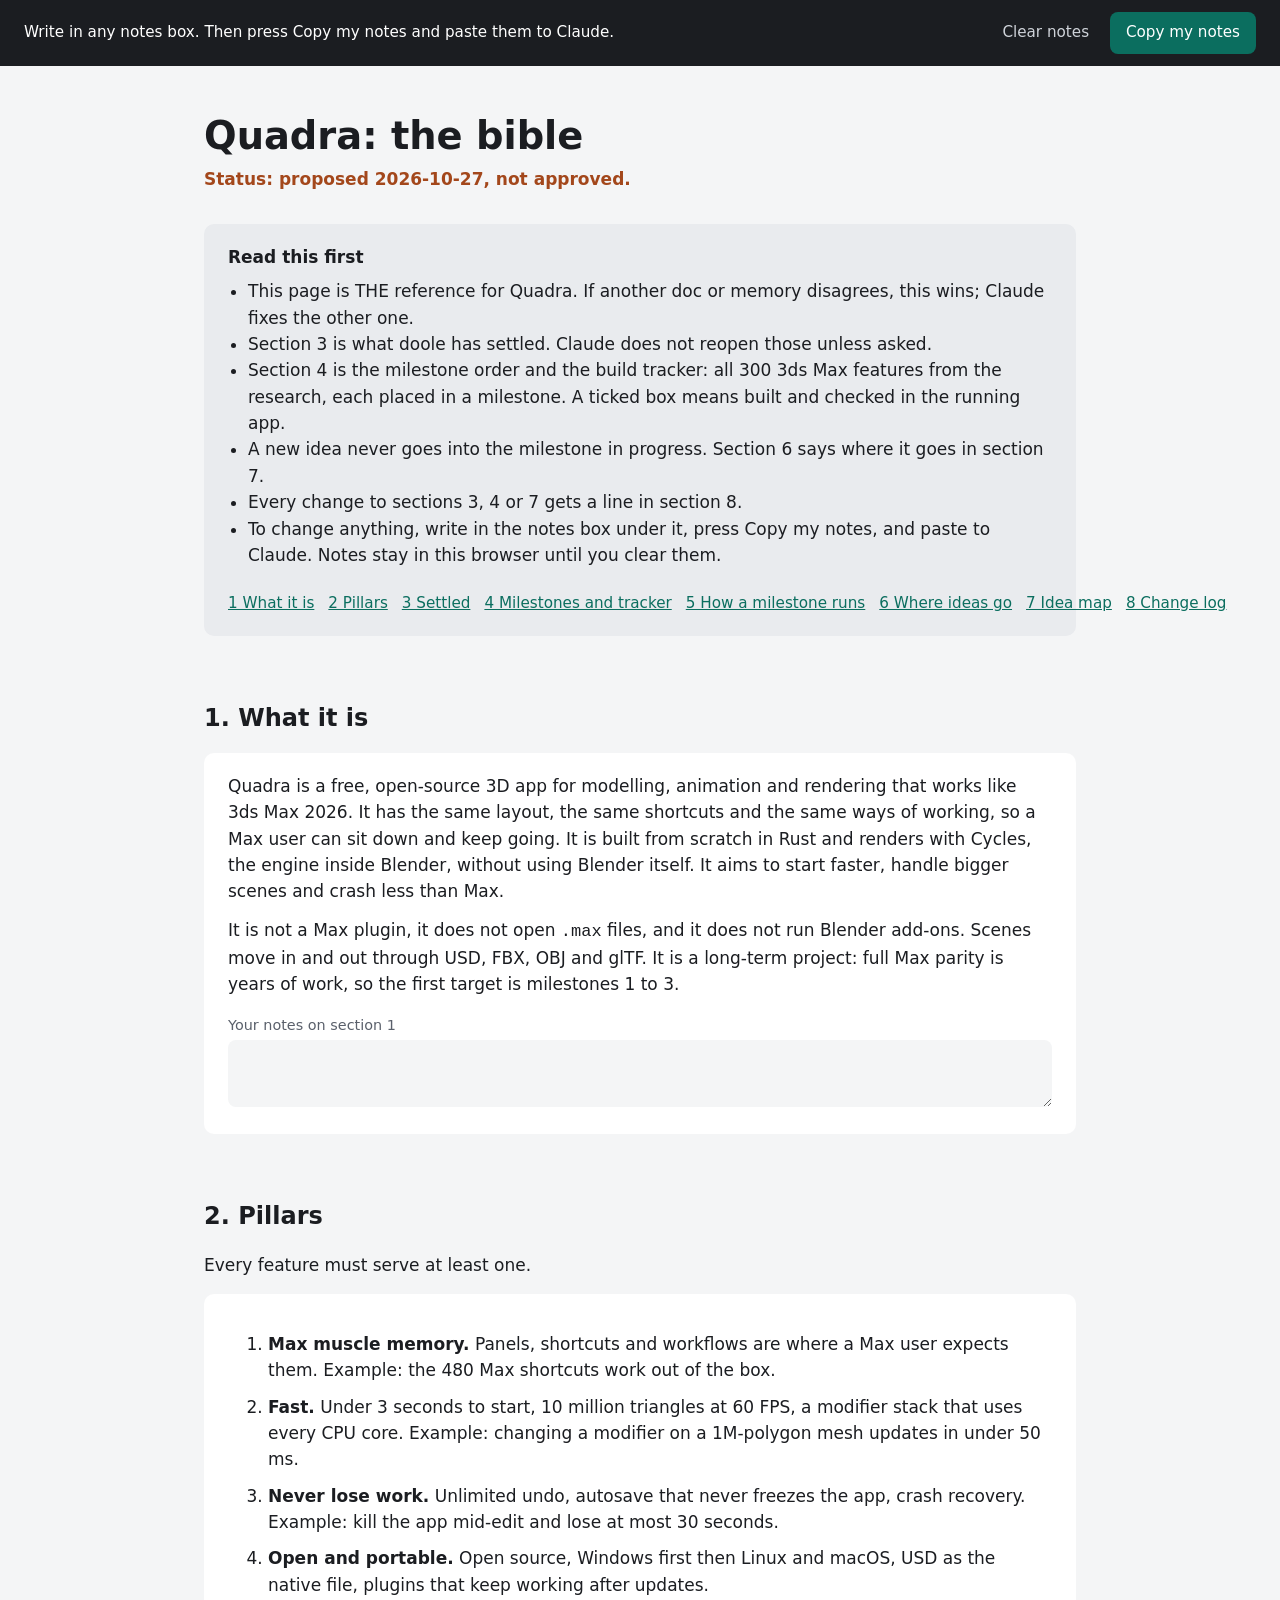
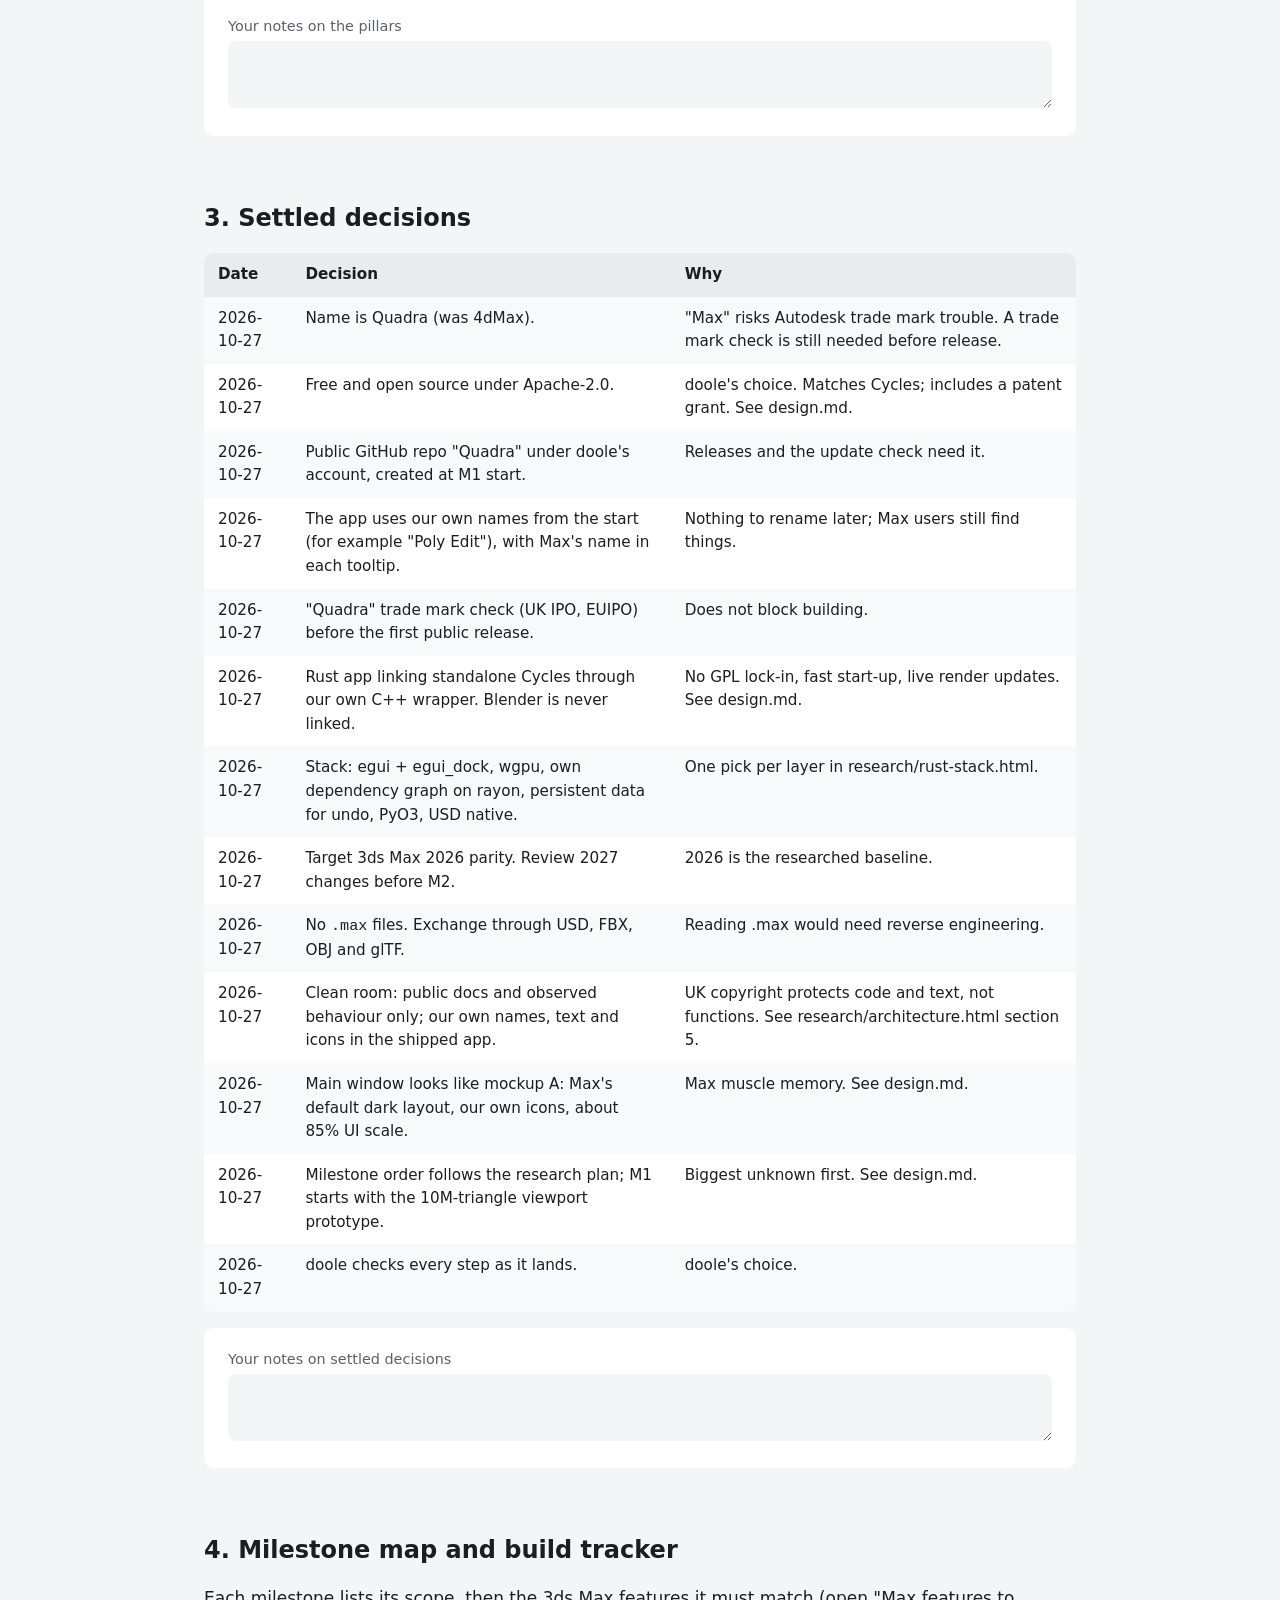
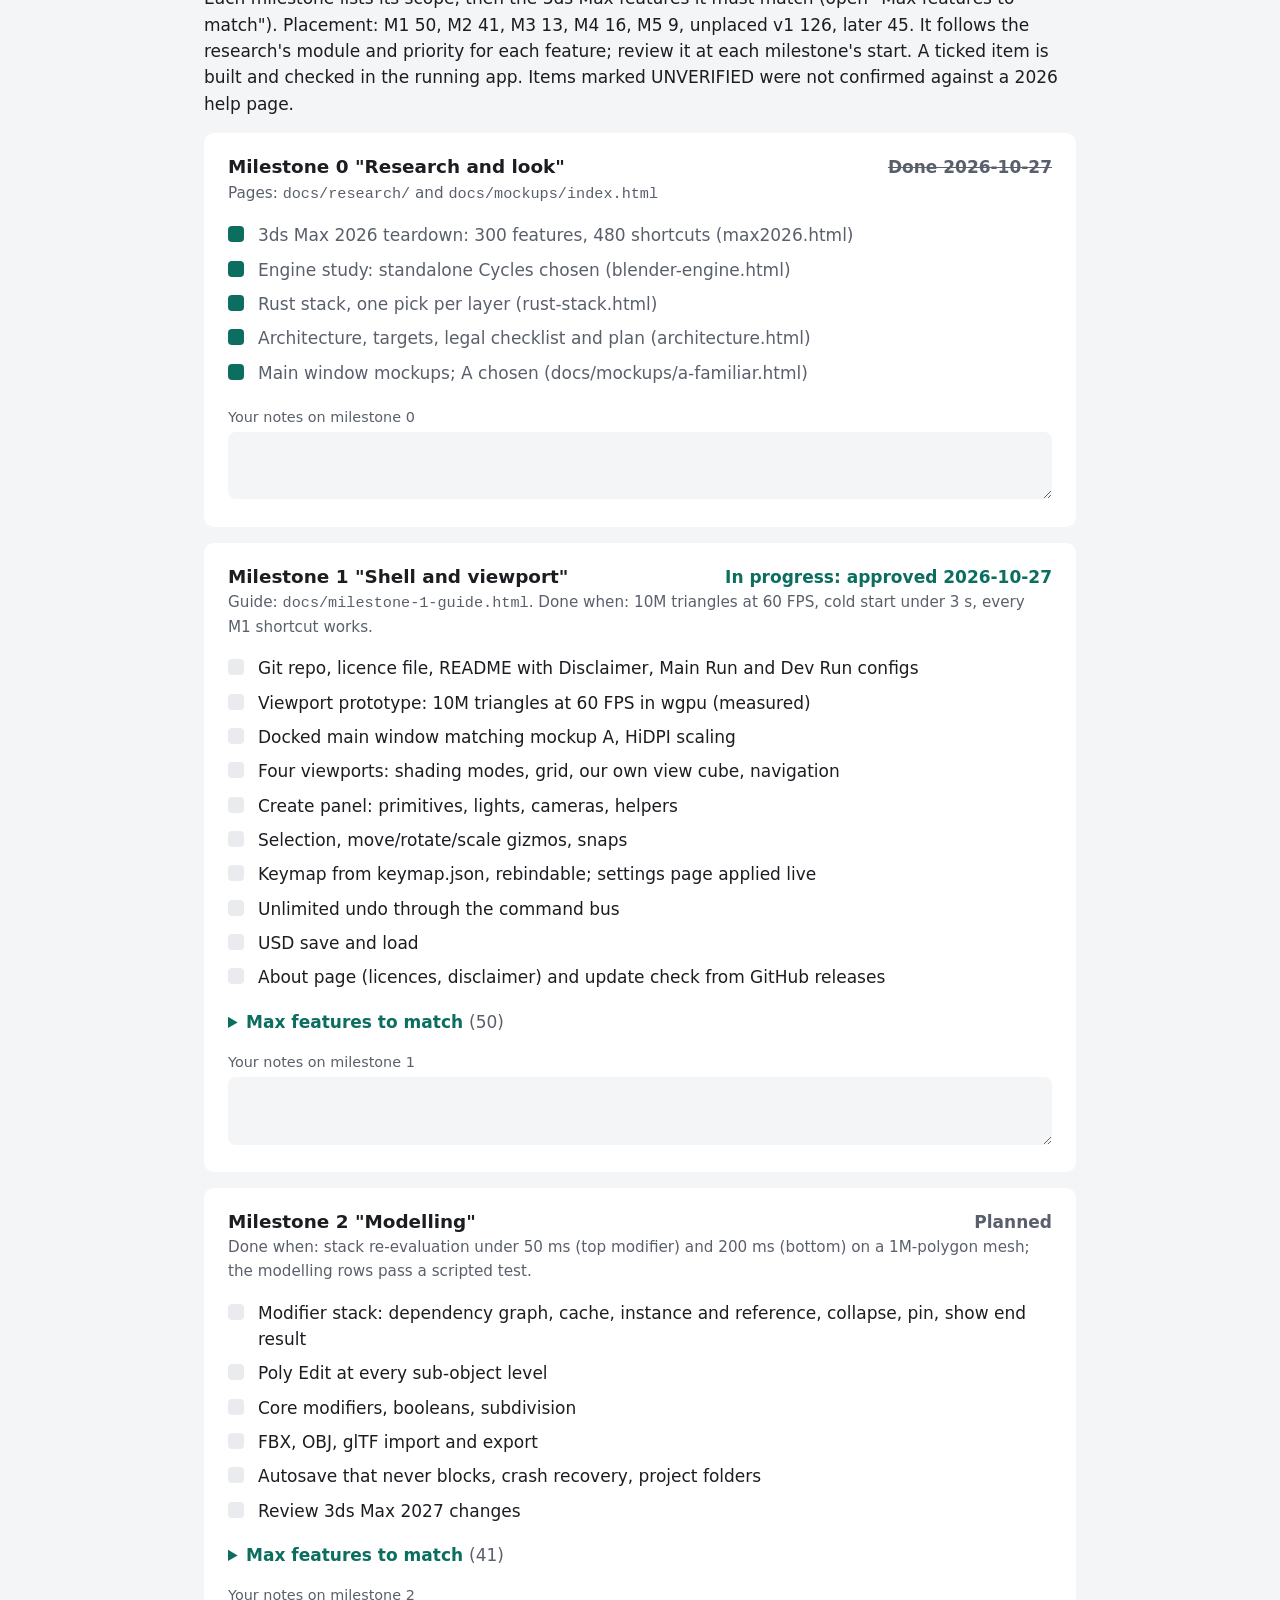
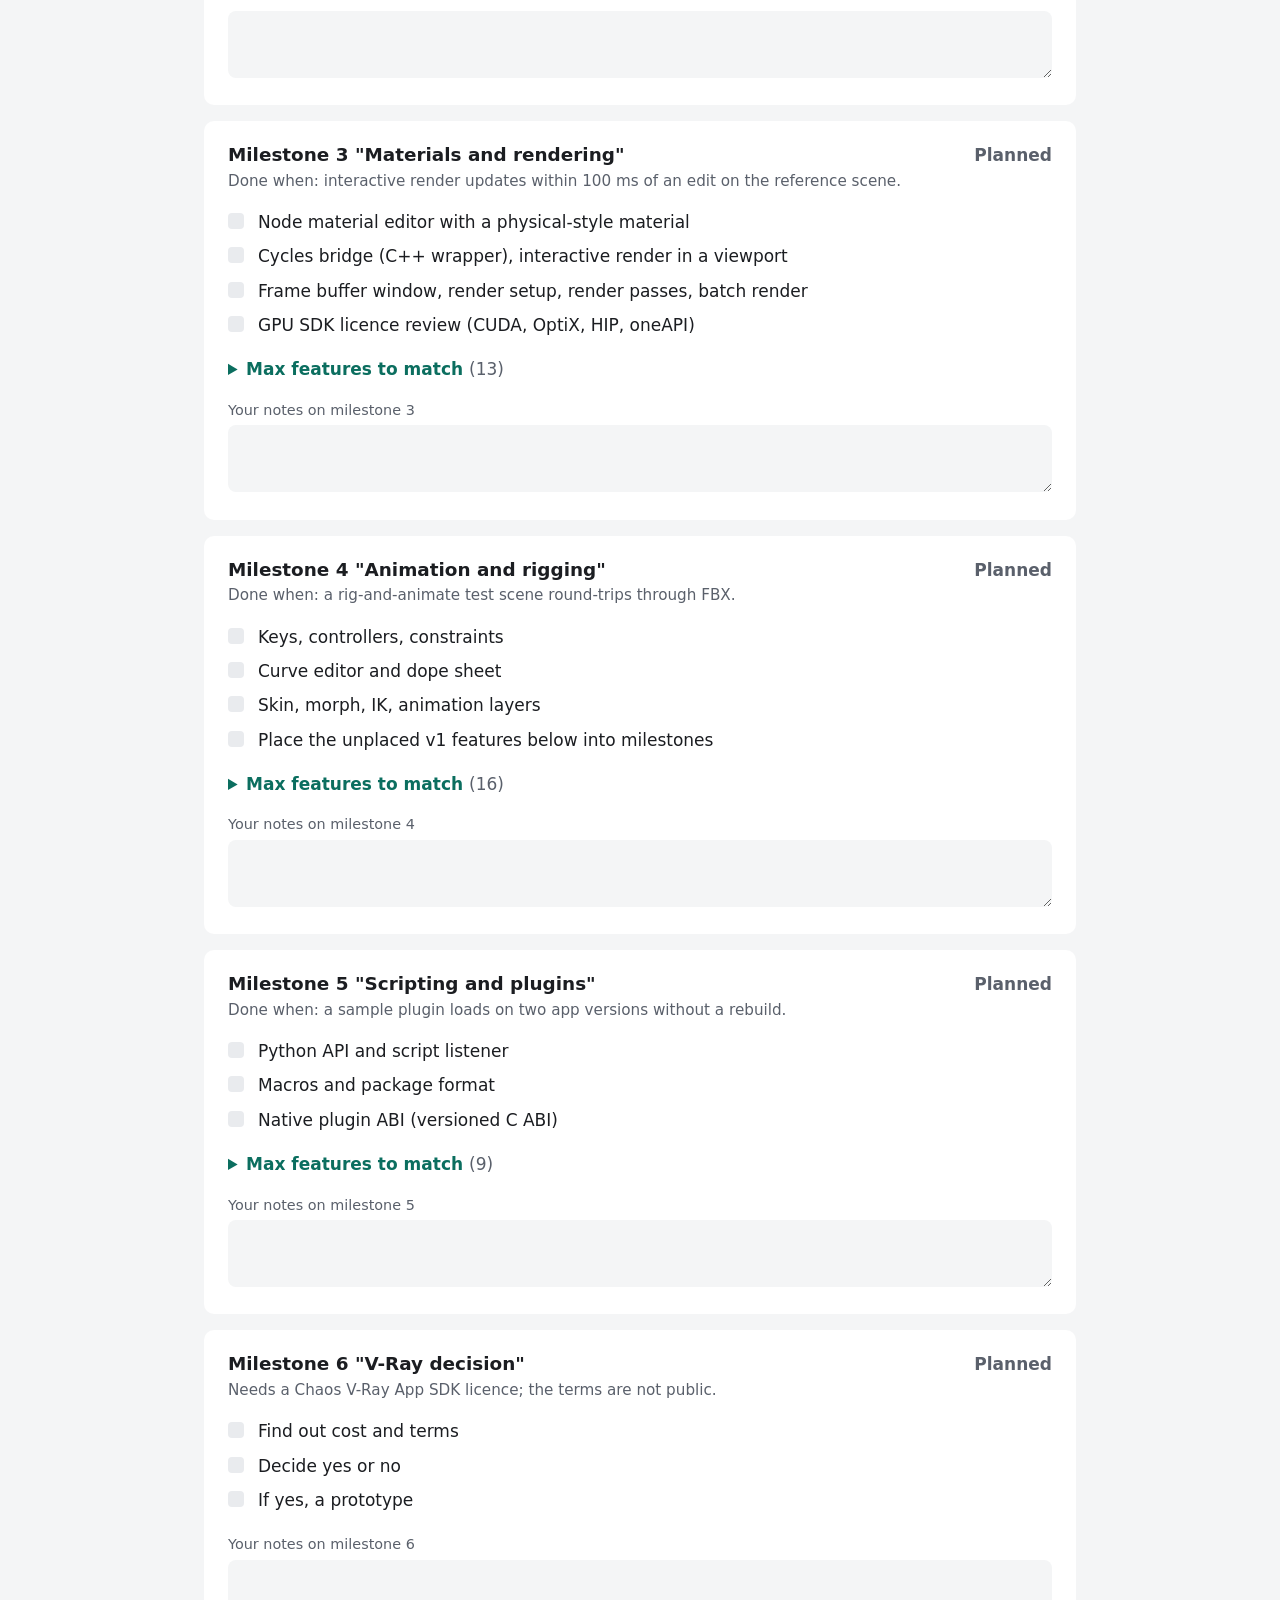
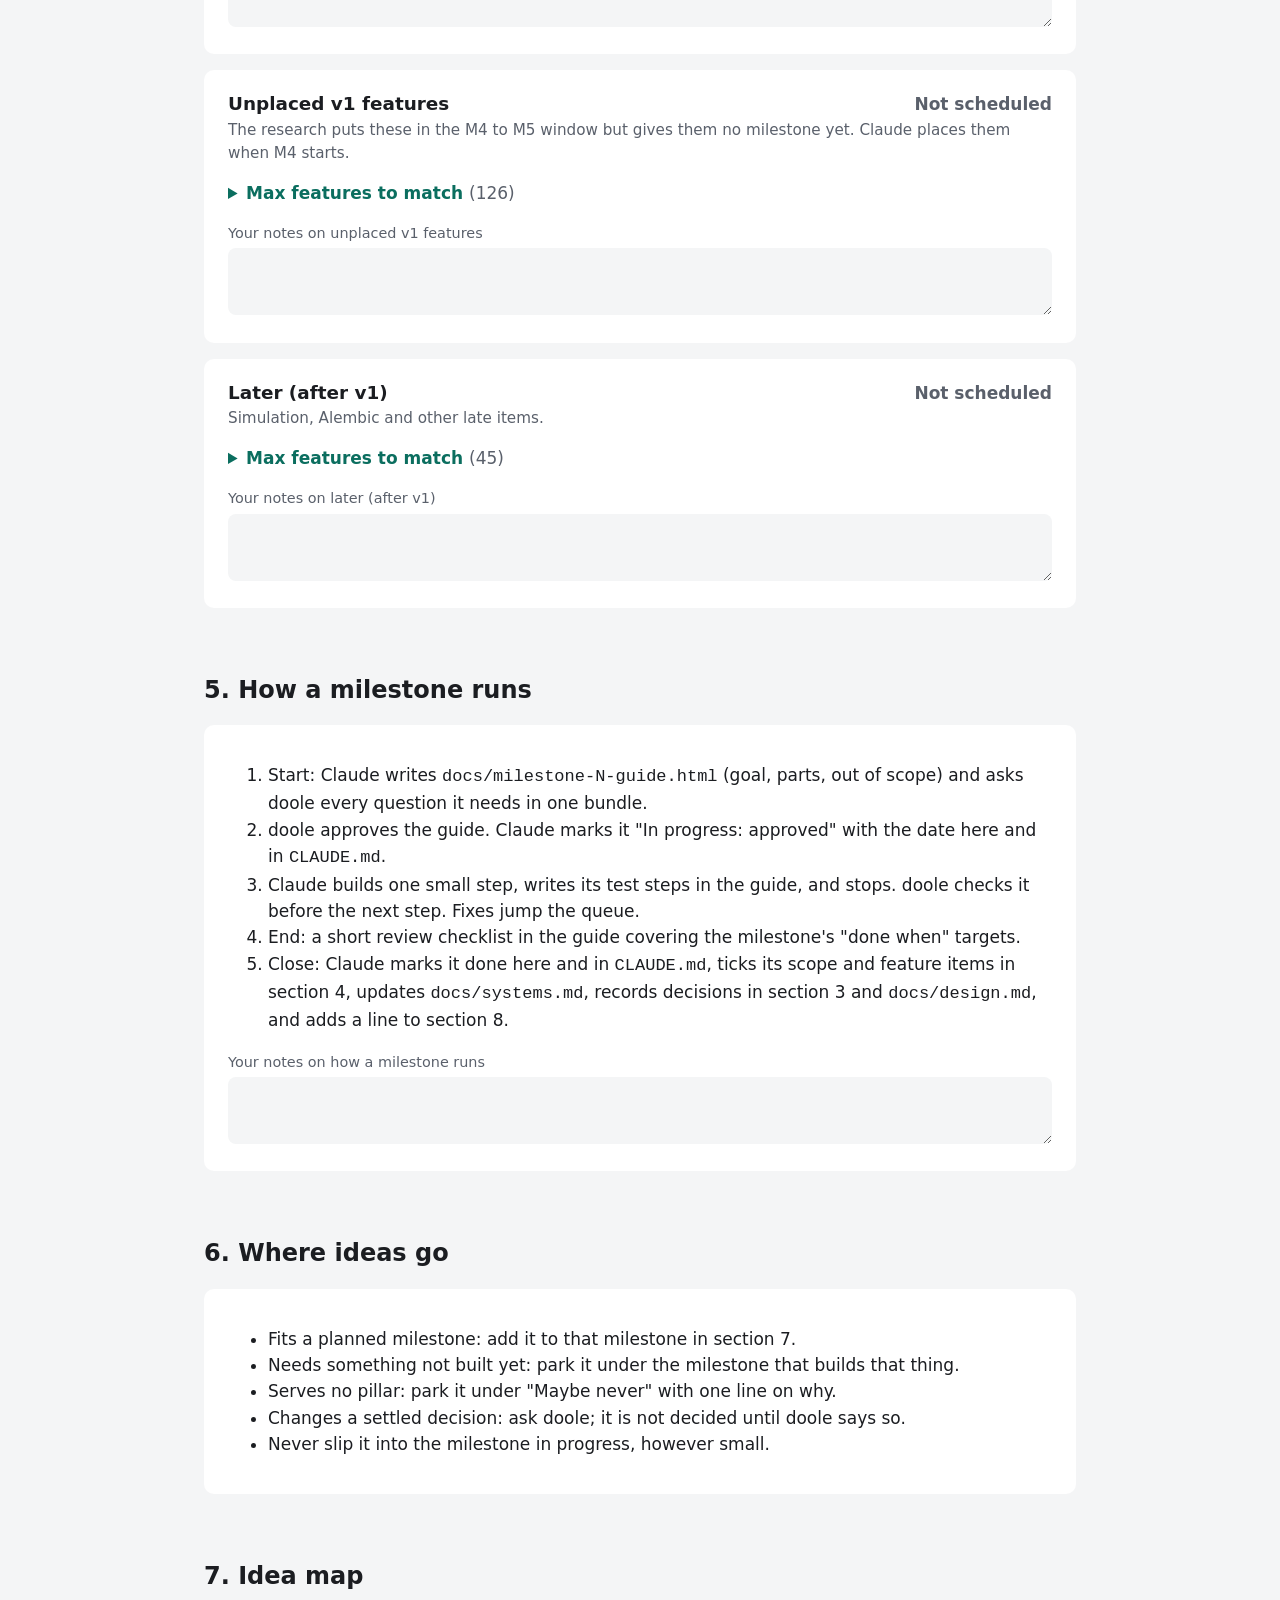
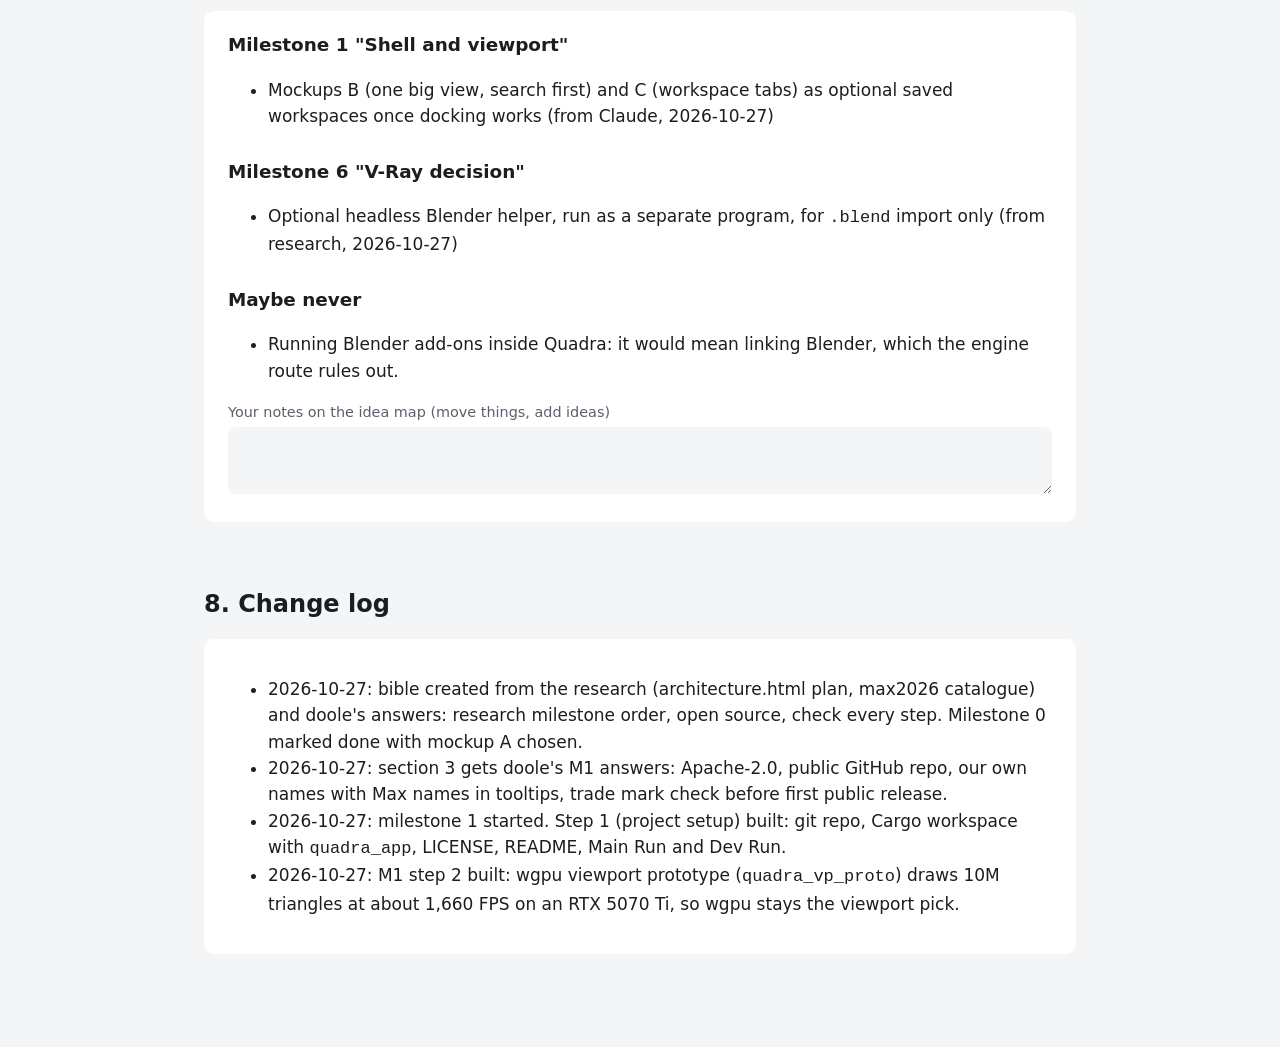
==== docs/bible.html @ a32b5332 "M1 steps 1-2: workspace setup and wgpu viewport prototype" ====
<!doctype html>
<html lang="en-GB">
<head>
<meta charset="utf-8">
<meta name="viewport" content="width=device-width, initial-scale=1">
<title>Quadra: the bible</title>
<style>
  :root { --ground: #f4f5f6; --surface: #ffffff; --raised: #e9ebee; --ink: #1b1d21; --soft: #5a606b; --accent: #0b6e5f; --warn: #a3471b; }
  * { box-sizing: border-box; }
  body { margin: 0; background: var(--ground); color: var(--ink); font: 17px/1.55 "Segoe UI", system-ui, sans-serif; }
  main { max-width: 920px; margin: 0 auto; padding: 48px 24px 96px; }
  h1 { font-size: 2.4rem; line-height: 1.15; margin: 0 0 8px; }
  h2 { font-size: 1.5rem; margin: 64px 0 16px; }
  h3 { font-size: 1.15rem; margin: 28px 0 8px; }
  p { margin: 0 0 12px; }
  .status { color: var(--warn); font-weight: 600; margin-bottom: 32px; }
  .box { background: var(--surface); border-radius: 10px; padding: 20px 24px; margin: 16px 0; }
  .first { background: var(--raised); }
  .first ul { margin: 8px 0 0; padding-left: 20px; }
  table { width: 100%; border-collapse: collapse; background: var(--surface); border-radius: 10px; overflow: hidden; font-size: 0.95rem; }
  th, td { text-align: left; vertical-align: top; padding: 10px 14px; }
  th { background: var(--raised); }
  tr:nth-child(even) td { background: #f8f9fa; }
  .ms-head { display: flex; justify-content: space-between; gap: 16px; align-items: baseline; flex-wrap: wrap; }
  .ms-head h3 { margin: 0; }
  .state { color: var(--soft); font-weight: 600; }
  .state.now { color: var(--accent); }
  .state.done { color: var(--soft); text-decoration: line-through; }
  ul.check { list-style: none; padding: 0; margin: 12px 0 0; }
  ul.check li { padding: 4px 0 4px 30px; position: relative; }
  ul.check li::before { content: ""; position: absolute; left: 0; top: 8px; width: 16px; height: 16px; border-radius: 4px; background: var(--raised); }
  ul.check li.ticked::before { background: var(--accent); }
  ul.check li.ticked { color: var(--soft); }
  .why { color: var(--soft); font-size: 0.95rem; }
  ol.pillars li { margin-bottom: 10px; }
  .notes { margin-top: 16px; }
  .notes label { display: block; font-size: 0.9rem; color: var(--soft); margin-bottom: 4px; }
  .notes textarea { width: 100%; min-height: 64px; padding: 10px 12px; border: 0; border-radius: 8px; background: var(--ground); color: var(--ink); font: inherit; font-size: 0.95rem; resize: vertical; }
  .notes textarea:focus { outline: 2px solid var(--accent); }
  .bar { position: sticky; top: 0; z-index: 2; background: var(--ink); color: #fff; padding: 12px 24px; display: flex; gap: 16px; align-items: center; justify-content: space-between; flex-wrap: wrap; }
  .bar span { font-size: 0.95rem; }
  .bar button { background: var(--accent); color: #fff; border: 0; border-radius: 8px; padding: 9px 16px; font: inherit; font-size: 0.95rem; cursor: pointer; }
  .bar button.plain { background: transparent; color: #cfd3d9; }
  nav { margin: 24px 0 0; color: var(--soft); font-size: 0.95rem; }
  nav a { color: var(--accent); margin-right: 14px; white-space: nowrap; }
  details { margin-top: 14px; }
  summary { cursor: pointer; color: var(--accent); font-weight: 600; }
  .mod { color: var(--soft); font-size: 0.85rem; }
  .count { color: var(--soft); font-weight: 400; }
</style>
</head>
<body>

<div class="bar">
  <span>Write in any notes box. Then press Copy my notes and paste them to Claude.</span>
  <span><button class="plain" id="clear">Clear notes</button> <button id="copy">Copy my notes</button></span>
</div>

<main>
<h1>Quadra: the bible</h1>
<p class="status">Status: proposed 2026-10-27, not approved.</p>

<div class="box first">
  <strong>Read this first</strong>
  <ul>
    <li>This page is THE reference for Quadra. If another doc or memory disagrees, this wins; Claude fixes the other one.</li>
    <li>Section 3 is what doole has settled. Claude does not reopen those unless asked.</li>
    <li>Section 4 is the milestone order and the build tracker: all 300 3ds Max features from the research, each placed in a milestone. A ticked box means built and checked in the running app.</li>
    <li>A new idea never goes into the milestone in progress. Section 6 says where it goes in section 7.</li>
    <li>Every change to sections 3, 4 or 7 gets a line in section 8.</li>
    <li>To change anything, write in the notes box under it, press Copy my notes, and paste to Claude. Notes stay in this browser until you clear them.</li>
  </ul>
  <nav>
    <a href="#s1">1 What it is</a><a href="#s2">2 Pillars</a><a href="#s3">3 Settled</a><a href="#s4">4 Milestones and tracker</a><a href="#s5">5 How a milestone runs</a><a href="#s6">6 Where ideas go</a><a href="#s7">7 Idea map</a><a href="#s8">8 Change log</a>
  </nav>
</div>

<h2 id="s1">1. What it is</h2>
<div class="box">
  <p>Quadra is a free, open-source 3D app for modelling, animation and rendering that works like 3ds Max 2026. It has the same layout, the same shortcuts and the same ways of working, so a Max user can sit down and keep going. It is built from scratch in Rust and renders with Cycles, the engine inside Blender, without using Blender itself. It aims to start faster, handle bigger scenes and crash less than Max.</p>
  <p>It is not a Max plugin, it does not open <code>.max</code> files, and it does not run Blender add-ons. Scenes move in and out through USD, FBX, OBJ and glTF. It is a long-term project: full Max parity is years of work, so the first target is milestones 1 to 3.</p>
  <div class="notes" data-key="s1"><label>Your notes on section 1</label><textarea></textarea></div>
</div>

<h2 id="s2">2. Pillars</h2>
<p>Every feature must serve at least one.</p>
<div class="box">
  <ol class="pillars">
    <li><strong>Max muscle memory.</strong> Panels, shortcuts and workflows are where a Max user expects them. Example: the 480 Max shortcuts work out of the box.</li>
    <li><strong>Fast.</strong> Under 3 seconds to start, 10 million triangles at 60 FPS, a modifier stack that uses every CPU core. Example: changing a modifier on a 1M-polygon mesh updates in under 50 ms.</li>
    <li><strong>Never lose work.</strong> Unlimited undo, autosave that never freezes the app, crash recovery. Example: kill the app mid-edit and lose at most 30 seconds.</li>
    <li><strong>Open and portable.</strong> Open source, Windows first then Linux and macOS, USD as the native file, plugins that keep working after updates.</li>
  </ol>
  <div class="notes" data-key="s2"><label>Your notes on the pillars</label><textarea></textarea></div>
</div>

<h2 id="s3">3. Settled decisions</h2>
<table>
  <tr><th>Date</th><th>Decision</th><th>Why</th></tr>
  <tr><td>2026-10-27</td><td>Name is Quadra (was 4dMax).</td><td>"Max" risks Autodesk trade mark trouble. A trade mark check is still needed before release.</td></tr>
  <tr><td>2026-10-27</td><td>Free and open source under Apache-2.0.</td><td>doole's choice. Matches Cycles; includes a patent grant. See design.md.</td></tr>
  <tr><td>2026-10-27</td><td>Public GitHub repo "Quadra" under doole's account, created at M1 start.</td><td>Releases and the update check need it.</td></tr>
  <tr><td>2026-10-27</td><td>The app uses our own names from the start (for example "Poly Edit"), with Max's name in each tooltip.</td><td>Nothing to rename later; Max users still find things.</td></tr>
  <tr><td>2026-10-27</td><td>"Quadra" trade mark check (UK IPO, EUIPO) before the first public release.</td><td>Does not block building.</td></tr>
  <tr><td>2026-10-27</td><td>Rust app linking standalone Cycles through our own C++ wrapper. Blender is never linked.</td><td>No GPL lock-in, fast start-up, live render updates. See design.md.</td></tr>
  <tr><td>2026-10-27</td><td>Stack: egui + egui_dock, wgpu, own dependency graph on rayon, persistent data for undo, PyO3, USD native.</td><td>One pick per layer in research/rust-stack.html.</td></tr>
  <tr><td>2026-10-27</td><td>Target 3ds Max 2026 parity. Review 2027 changes before M2.</td><td>2026 is the researched baseline.</td></tr>
  <tr><td>2026-10-27</td><td>No <code>.max</code> files. Exchange through USD, FBX, OBJ and glTF.</td><td>Reading .max would need reverse engineering.</td></tr>
  <tr><td>2026-10-27</td><td>Clean room: public docs and observed behaviour only; our own names, text and icons in the shipped app.</td><td>UK copyright protects code and text, not functions. See research/architecture.html section 5.</td></tr>
  <tr><td>2026-10-27</td><td>Main window looks like mockup A: Max's default dark layout, our own icons, about 85% UI scale.</td><td>Max muscle memory. See design.md.</td></tr>
  <tr><td>2026-10-27</td><td>Milestone order follows the research plan; M1 starts with the 10M-triangle viewport prototype.</td><td>Biggest unknown first. See design.md.</td></tr>
  <tr><td>2026-10-27</td><td>doole checks every step as it lands.</td><td>doole's choice.</td></tr>
</table>
<div class="box"><div class="notes" data-key="s3" style="margin-top:0"><label>Your notes on settled decisions</label><textarea></textarea></div></div>

<h2 id="s4">4. Milestone map and build tracker</h2>
<p>Each milestone lists its scope, then the 3ds Max features it must match (open "Max features to match"). Placement: M1 50, M2 41, M3 13, M4 16, M5 9, unplaced v1 126, later 45. It follows the research's module and priority for each feature; review it at each milestone's start. A ticked item is built and checked in the running app. Items marked UNVERIFIED were not confirmed against a 2026 help page.</p>
<div class="box">
  <div class="ms-head"><h3>Milestone 0 &quot;Research and look&quot;</h3><span class="state done">Done 2026-10-27</span></div>
  <p class="why">Pages: <code>docs/research/</code> and <code>docs/mockups/index.html</code></p>
  <ul class="check"><li class="ticked">3ds Max 2026 teardown: 300 features, 480 shortcuts (max2026.html)</li><li class="ticked">Engine study: standalone Cycles chosen (blender-engine.html)</li><li class="ticked">Rust stack, one pick per layer (rust-stack.html)</li><li class="ticked">Architecture, targets, legal checklist and plan (architecture.html)</li><li class="ticked">Main window mockups; A chosen (docs/mockups/a-familiar.html)</li></ul>
  
  <div class="notes" data-key="m0"><label>Your notes on milestone 0</label><textarea></textarea></div>
</div>
<div class="box">
  <div class="ms-head"><h3>Milestone 1 &quot;Shell and viewport&quot;</h3><span class="state now">In progress: approved 2026-10-27</span></div>
  <p class="why">Guide: <code>docs/milestone-1-guide.html</code>. Done when: 10M triangles at 60 FPS, cold start under 3 s, every M1 shortcut works.</p>
  <ul class="check"><li>Git repo, licence file, README with Disclaimer, Main Run and Dev Run configs</li><li>Viewport prototype: 10M triangles at 60 FPS in wgpu (measured)</li><li>Docked main window matching mockup A, HiDPI scaling</li><li>Four viewports: shading modes, grid, our own view cube, navigation</li><li>Create panel: primitives, lights, cameras, helpers</li><li>Selection, move/rotate/scale gizmos, snaps</li><li>Keymap from keymap.json, rebindable; settings page applied live</li><li>Unlimited undo through the command bus</li><li>USD save and load</li><li>About page (licences, disclaimer) and update check from GitHub releases</li></ul>
  <details><summary>Max features to match <span class="count">(50)</span></summary><ul class="check"><li>Arnold lights: Area, Mesh, Photometric, Skydome, Distant, Point, Spot, Physical Sky <span class="mod">(quadra_create, UNVERIFIED)</span><br><span class="why">One light set that maps onto Cycles lights.</span></li><li>Box <span class="mod">(quadra_create)</span><br><span class="why">Every primitive stays parametric, converts to a mesh in one undoable step, and has Cycles-ready UVs.</span></li><li>Camera from View <span class="mod">(quadra_create)</span><br><span class="why">Camera data matches Blender cameras for round trips.</span></li><li>ChamferBox <span class="mod">(quadra_create)</span><br><span class="why">One consistent fillet control on every primitive.</span></li><li>Circle <span class="mod">(quadra_create)</span><br><span class="why">Bezier and NURBS curves in one system with live Boolean and Offset.</span></li><li>Cone <span class="mod">(quadra_create)</span><br><span class="why">Every primitive stays parametric, converts to a mesh in one undoable step, and has Cycles-ready UVs.</span></li><li>Cylinder <span class="mod">(quadra_create)</span><br><span class="why">Every primitive stays parametric, converts to a mesh in one undoable step, and has Cycles-ready UVs.</span></li><li>Daylight system <span class="mod">(quadra_create)</span><br><span class="why">One light set that maps onto Cycles lights.</span></li><li>Extended splines: WRectangle, Channel, Angle, Tee, Wide Flange <span class="mod">(quadra_create)</span><br><span class="why">Bezier and NURBS curves in one system with live Boolean and Offset.</span></li><li>Free Camera <span class="mod">(quadra_create)</span><br><span class="why">Camera data matches Blender cameras for round trips.</span></li><li>GeoSphere <span class="mod">(quadra_create)</span><br><span class="why">Every primitive stays parametric, converts to a mesh in one undoable step, and has Cycles-ready UVs.</span></li><li>Light Lister <span class="mod">(quadra_create, UNVERIFIED)</span><br><span class="why">One light set that maps onto Cycles lights.</span></li><li>Line <span class="mod">(quadra_create)</span><br><span class="why">Bezier and NURBS curves in one system with live Boolean and Offset.</span></li><li>Manipulators: Cone Angle, Plane Angle, Slider <span class="mod">(quadra_create)</span><br><span class="why">Helpers are plain typed empties.</span></li><li>Photometric: Target Light, Free Light <span class="mod">(quadra_create)</span><br><span class="why">One light set that maps onto Cycles lights.</span></li><li>Physical Camera <span class="mod">(quadra_create)</span><br><span class="why">Camera data matches Blender cameras for round trips.</span></li><li>Plane <span class="mod">(quadra_create)</span><br><span class="why">Every primitive stays parametric, converts to a mesh in one undoable step, and has Cycles-ready UVs.</span></li><li>Pyramid <span class="mod">(quadra_create)</span><br><span class="why">Every primitive stays parametric, converts to a mesh in one undoable step, and has Cycles-ready UVs.</span></li><li>Rectangle <span class="mod">(quadra_create)</span><br><span class="why">Bezier and NURBS curves in one system with live Boolean and Offset.</span></li><li>Sphere <span class="mod">(quadra_create)</span><br><span class="why">Every primitive stays parametric, converts to a mesh in one undoable step, and has Cycles-ready UVs.</span></li><li>Standard lights: Target Spot, Free Spot, Target Direct, Free Direct, Omni, Skylight <span class="mod">(quadra_create)</span><br><span class="why">One light set that maps onto Cycles lights.</span></li><li>Sun Positioner <span class="mod">(quadra_create)</span><br><span class="why">One light set that maps onto Cycles lights.</span></li><li>Target Camera <span class="mod">(quadra_create)</span><br><span class="why">Camera data matches Blender cameras for round trips.</span></li><li>Teapot <span class="mod">(quadra_create)</span><br><span class="why">Every primitive stays parametric, converts to a mesh in one undoable step, and has Cycles-ready UVs.</span></li><li>Torus <span class="mod">(quadra_create)</span><br><span class="why">Every primitive stays parametric, converts to a mesh in one undoable step, and has Cycles-ready UVs.</span></li><li>Torus Knot <span class="mod">(quadra_create)</span><br><span class="why">One consistent fillet control on every primitive.</span></li><li>Tube <span class="mod">(quadra_create)</span><br><span class="why">Every primitive stays parametric, converts to a mesh in one undoable step, and has Cycles-ready UVs.</span></li><li>Customize User Interface <span class="mod">(quadra_input)</span><br><span class="why">Search-first editor with conflict warnings.</span></li><li>Hotkey Editor <span class="mod">(quadra_input)</span><br><span class="why">Same list but with an instant conflict view across contexts.</span></li><li>Workspaces <span class="mod">(quadra_input)</span><br><span class="why">Workspaces saved as one portable file.</span></li><li>USD <span class="mod">(quadra_io)</span><br><span class="why">Open format, never blocked by version.</span></li><li>Command Panel <span class="mod">(quadra_ui)</span><br><span class="why">Properties panel that stays responsive and keeps the stack position when the selection changes.</span></li><li>Create panel sub-tabs <span class="mod">(quadra_ui)</span><br><span class="why">Search-first creation with a recent list.</span></li><li>Hierarchy, Motion, Display, Utilities panels <span class="mod">(quadra_ui)</span><br><span class="why">Each panel is a docked tab that can be split.</span></li><li>Layer Explorer <span class="mod">(quadra_ui)</span><br><span class="why">Layers and groups share one outline.</span></li><li>Main toolbar <span class="mod">(quadra_ui)</span><br><span class="why">Icon sizes follow the screen scale; every button has a searchable command and a rebindable key.</span></li><li>Modify panel and modifier stack <span class="mod">(quadra_ui)</span><br><span class="why">Modifier stack evaluated in parallel with a visible cost per entry.</span></li><li>Quad menus <span class="mod">(quadra_ui)</span><br><span class="why">Same four-quadrant model, editable as text.</span></li><li>Scene Explorer <span class="mod">(quadra_ui)</span><br><span class="why">Virtual list so ten thousand objects stay fast.</span></li><li>Status bar and prompt line <span class="mod">(quadra_ui)</span><br><span class="why">One bottom strip with the same fields, but tool hints shown beside the cursor.</span></li><li>Time slider and track bar <span class="mod">(quadra_ui)</span><br><span class="why">Keys show for all selected items with colour per channel.</span></li><li>Category visibility toggles <span class="mod">(quadra_viewport)</span><br><span class="why">Same keys and an on-screen strip.</span></li><li>Grids and snaps <span class="mod">(quadra_viewport)</span><br><span class="why">Snap targets highlighted under the cursor, set via one panel.</span></li><li>Nitrous shading and visual styles <span class="mod">(quadra_viewport)</span><br><span class="why">GPU viewport using Cycles-style materials so the preview matches the render.</span></li><li>Safe frames <span class="mod">(quadra_viewport)</span><br><span class="why">Always on in camera views, matches Cycles border.</span></li><li>SteeringWheels <span class="mod">(quadra_viewport)</span><br><span class="why">Optional, off by default.</span></li><li>ViewCube <span class="mod">(quadra_viewport)</span><br><span class="why">Same widget, drag to orbit.</span></li><li>Viewport label menus <span class="mod">(quadra_viewport)</span><br><span class="why">Same menus, plus an in-view search.</span></li><li>Viewport layouts and configuration <span class="mod">(quadra_viewport)</span><br><span class="why">Layouts saved with the file and per workspace.</span></li><li>Viewport navigation controls <span class="mod">(quadra_viewport)</span><br><span class="why">Default orbit around the selection with an option for Maya-style Alt+LMB (Max already supports Maya mode).</span></li></ul></details>
  <div class="notes" data-key="m1"><label>Your notes on milestone 1</label><textarea></textarea></div>
</div>
<div class="box">
  <div class="ms-head"><h3>Milestone 2 &quot;Modelling&quot;</h3><span class="state ">Planned</span></div>
  <p class="why">Done when: stack re-evaluation under 50 ms (top modifier) and 200 ms (bottom) on a 1M-polygon mesh; the modelling rows pass a scripted test.</p>
  <ul class="check"><li>Modifier stack: dependency graph, cache, instance and reference, collapse, pin, show end result</li><li>Poly Edit at every sub-object level</li><li>Core modifiers, booleans, subdivision</li><li>FBX, OBJ, glTF import and export</li><li>Autosave that never blocks, crash recovery, project folders</li><li>Review 3ds Max 2027 changes</li></ul>
  <details><summary>Max features to match <span class="count">(41)</span></summary><ul class="check"><li>Border level: Cap, Bridge, Extrude, Chamfer <span class="mod">(quadra_geom, UNVERIFIED)</span><br><span class="why">Same tools with a pop-up radial menu per level.</span></li><li>Edge level: Insert Vertex, Remove, Split, Extrude, Weld, Chamfer, Bridge, Connect, Create Shape From Selection, Edit Triangulation, Turn <span class="mod">(quadra_geom, UNVERIFIED)</span><br><span class="why">Same tools with a pop-up radial menu per level.</span></li><li>Edit Geometry: Attach, Detach, Slice Plane, QuickSlice, Cut, MSmooth, Tessellate, Make Planar, Relax, Hide, Cap Poly <span class="mod">(quadra_geom, UNVERIFIED)</span><br><span class="why">Same tools with a pop-up radial menu per level.</span></li><li>Editable Spline: Vertex, Segment, Spline; Refine, Connect, Fillet, Chamfer, Trim, Extend, Outline, Boolean, Mirror, Weld, Break, Divide, Detach, Attach, Insert, Cycle <span class="mod">(quadra_geom, UNVERIFIED)</span><br><span class="why">One mesh type plus one spline type.</span></li><li>Element level: Attach, Detach, Flip, Explode <span class="mod">(quadra_geom, UNVERIFIED)</span><br><span class="why">Same tools with a pop-up radial menu per level.</span></li><li>Paint Deformation <span class="mod">(quadra_geom, UNVERIFIED)</span><br><span class="why">Same tools with a pop-up radial menu per level.</span></li><li>Polygon level: Insert, Outline, Extrude, Bevel, Bridge, Flip, Hinge From Edge, Extrude Along Spline, Retriangulate <span class="mod">(quadra_geom, UNVERIFIED)</span><br><span class="why">Same tools with a pop-up radial menu per level.</span></li><li>Soft Selection <span class="mod">(quadra_geom, UNVERIFIED)</span><br><span class="why">Same tools with a pop-up radial menu per level.</span></li><li>Subdivision Surface <span class="mod">(quadra_geom)</span><br><span class="why">Same tools with a pop-up radial menu per level.</span></li><li>Vertex Properties <span class="mod">(quadra_geom, UNVERIFIED)</span><br><span class="why">Same tools with a pop-up radial menu per level.</span></li><li>Vertex level: Remove, Break, Extrude, Weld, Chamfer, Target Weld, Connect <span class="mod">(quadra_geom, UNVERIFIED)</span><br><span class="why">Same tools with a pop-up radial menu per level.</span></li><li>.max save-as-previous <span class="mod">(quadra_io)</span><br><span class="why">Open format, never blocked by version.</span></li><li>.max version number <span class="mod">(quadra_io)</span><br><span class="why">Open format, never blocked by version.</span></li><li>Autosave / Auto Backup <span class="mod">(quadra_io)</span><br><span class="why">Open format, never blocked by version.</span></li><li>Compress on Save <span class="mod">(quadra_io)</span><br><span class="why">Open format, never blocked by version.</span></li><li>Crash recovery <span class="mod">(quadra_io)</span><br><span class="why">Open format, never blocked by version.</span></li><li>FBX <span class="mod">(quadra_io, UNVERIFIED)</span><br><span class="why">Open format, never blocked by version.</span></li><li>OBJ <span class="mod">(quadra_io, UNVERIFIED)</span><br><span class="why">Open format, never blocked by version.</span></li><li>Project folders <span class="mod">(quadra_io)</span><br><span class="why">Open format, never blocked by version.</span></li><li>glTF <span class="mod">(quadra_io)</span><br><span class="why">Open format, never blocked by version.</span></li><li>Bend <span class="mod">(quadra_modifiers)</span><br><span class="why">Flag each modifier as multi-threaded or not; run stacks on the GPU where possible.</span></li><li>Edit Poly <span class="mod">(quadra_modifiers)</span><br><span class="why">Flag each modifier as multi-threaded or not; run stacks on the GPU where possible.</span></li><li>FFD 2x2x2, 3x3x3, 4x4x4, Box, Cylinder <span class="mod">(quadra_modifiers)</span><br><span class="why">Flag each modifier as multi-threaded or not; run stacks on the GPU where possible.</span></li><li>Fillet/Chamfer (spline) <span class="mod">(quadra_modifiers, UNVERIFIED)</span><br><span class="why">Flag each modifier as multi-threaded or not; run stacks on the GPU where possible.</span></li><li>OpenSubdiv <span class="mod">(quadra_modifiers)</span><br><span class="why">Flag each modifier as multi-threaded or not; run stacks on the GPU where possible.</span></li><li>Shell <span class="mod">(quadra_modifiers)</span><br><span class="why">Flag each modifier as multi-threaded or not; run stacks on the GPU where possible.</span></li><li>SymmetryX <span class="mod">(quadra_modifiers)</span><br><span class="why">Flag each modifier as multi-threaded or not; run stacks on the GPU where possible.</span></li><li>TurboSmooth <span class="mod">(quadra_modifiers)</span><br><span class="why">Flag each modifier as multi-threaded or not; run stacks on the GPU where possible.</span></li><li>UVW Map <span class="mod">(quadra_modifiers)</span><br><span class="why">Flag each modifier as multi-threaded or not; run stacks on the GPU where possible.</span></li><li>Unwrap UVW <span class="mod">(quadra_modifiers, UNVERIFIED)</span><br><span class="why">Flag each modifier as multi-threaded or not; run stacks on the GPU where possible.</span></li><li>Geometric: FFD Box, FFD Cylinder, Wave, Ripple, Conform, Displace, Bomb <span class="mod">(quadra_sim)</span><br><span class="why">Forces as scene nodes with visible falloff.</span></li><li>Modifier-based: Bend, Noise, Skew, Taper, Twist, Stretch <span class="mod">(quadra_sim)</span><br><span class="why">Forces as scene nodes with visible falloff.</span></li><li>Collapse To / Collapse All <span class="mod">(quadra_stack, UNVERIFIED)</span><br><span class="why">Visible per-modifier timing and thread flag.</span></li><li>Edit Poly vs Editable Poly <span class="mod">(quadra_stack, UNVERIFIED)</span><br><span class="why">Visible per-modifier timing and thread flag.</span></li><li>Instance, copy and reference <span class="mod">(quadra_stack, UNVERIFIED)</span><br><span class="why">Visible per-modifier timing and thread flag.</span></li><li>Make Unique <span class="mod">(quadra_stack, UNVERIFIED)</span><br><span class="why">Visible per-modifier timing and thread flag.</span></li><li>Object-space vs world-space placement <span class="mod">(quadra_stack)</span><br><span class="why">Visible per-modifier timing and thread flag.</span></li><li>Pin Stack <span class="mod">(quadra_stack, UNVERIFIED)</span><br><span class="why">Visible per-modifier timing and thread flag.</span></li><li>Preserve Stack Position <span class="mod">(quadra_stack)</span><br><span class="why">Visible per-modifier timing and thread flag.</span></li><li>Show End Result <span class="mod">(quadra_stack, UNVERIFIED)</span><br><span class="why">Visible per-modifier timing and thread flag.</span></li><li>Sub-object levels <span class="mod">(quadra_stack)</span><br><span class="why">Visible per-modifier timing and thread flag.</span></li></ul></details>
  <div class="notes" data-key="m2"><label>Your notes on milestone 2</label><textarea></textarea></div>
</div>
<div class="box">
  <div class="ms-head"><h3>Milestone 3 &quot;Materials and rendering&quot;</h3><span class="state ">Planned</span></div>
  <p class="why">Done when: interactive render updates within 100 ms of an edit on the reference scene.</p>
  <ul class="check"><li>Node material editor with a physical-style material</li><li>Cycles bridge (C++ wrapper), interactive render in a viewport</li><li>Frame buffer window, render setup, render passes, batch render</li><li>GPU SDK licence review (CUDA, OptiX, HIP, oneAPI)</li></ul>
  <details><summary>Max features to match <span class="count">(13)</span></summary><ul class="check"><li>Proxies (Arnold .ass etc.) <span class="mod">(quadra_io, UNVERIFIED)</span><br><span class="why">Open format, never blocked by version.</span></li><li>Bake to Texture (Render To Texture) <span class="mod">(quadra_material, UNVERIFIED)</span><br><span class="why">Material maps 1:1 to Cycles Principled.</span></li><li>Material Switcher <span class="mod">(quadra_material)</span><br><span class="why">Material maps 1:1 to Cycles Principled.</span></li><li>OSL maps <span class="mod">(quadra_material)</span><br><span class="why">Material maps 1:1 to Cycles Principled.</span></li><li>OpenPBR Material <span class="mod">(quadra_material)</span><br><span class="why">Material maps 1:1 to Cycles Principled.</span></li><li>Physical Material <span class="mod">(quadra_material, UNVERIFIED)</span><br><span class="why">Material maps 1:1 to Cycles Principled.</span></li><li>Render Elements and AOVs <span class="mod">(quadra_material)</span><br><span class="why">Material maps 1:1 to Cycles Principled.</span></li><li>Slate Material Editor <span class="mod">(quadra_material, UNVERIFIED)</span><br><span class="why">Material maps 1:1 to Cycles Principled.</span></li><li>ART renderer <span class="mod">(quadra_render)</span><br><span class="why">Cycles only, shown live in the viewport.</span></li><li>Arnold (MAXtoA) <span class="mod">(quadra_render)</span><br><span class="why">Cycles only, shown live in the viewport.</span></li><li>Batch Render <span class="mod">(quadra_render)</span><br><span class="why">Cycles only, shown live in the viewport.</span></li><li>OCIO colour management <span class="mod">(quadra_render)</span><br><span class="why">Cycles only, shown live in the viewport.</span></li><li>USD for 3ds Max <span class="mod">(quadra_render)</span><br><span class="why">Cycles only, shown live in the viewport.</span></li></ul></details>
  <div class="notes" data-key="m3"><label>Your notes on milestone 3</label><textarea></textarea></div>
</div>
<div class="box">
  <div class="ms-head"><h3>Milestone 4 &quot;Animation and rigging&quot;</h3><span class="state ">Planned</span></div>
  <p class="why">Done when: a rig-and-animate test scene round-trips through FBX.</p>
  <ul class="check"><li>Keys, controllers, constraints</li><li>Curve editor and dope sheet</li><li>Skin, morph, IK, animation layers</li><li>Place the unplaced v1 features below into milestones</li></ul>
  <details><summary>Max features to match <span class="count">(16)</span></summary><ul class="check"><li>Animation layers <span class="mod">(quadra_anim, UNVERIFIED)</span><br><span class="why">Controllers as an open node graph with live preview.</span></li><li>Auto Key and Set Key <span class="mod">(quadra_anim)</span><br><span class="why">Controllers as an open node graph with live preview.</span></li><li>Constraints <span class="mod">(quadra_anim, UNVERIFIED)</span><br><span class="why">Controllers as an open node graph with live preview.</span></li><li>Controllers <span class="mod">(quadra_anim, UNVERIFIED)</span><br><span class="why">Controllers as an open node graph with live preview.</span></li><li>IK Solver: HD <span class="mod">(quadra_anim)</span><br><span class="why">Weights copy live between meshes; IK in one solver.</span></li><li>IK Solver: HI <span class="mod">(quadra_anim)</span><br><span class="why">Weights copy live between meshes; IK in one solver.</span></li><li>IK Solver: Limb <span class="mod">(quadra_anim)</span><br><span class="why">Weights copy live between meshes; IK in one solver.</span></li><li>IK Solver: Spline IK <span class="mod">(quadra_anim)</span><br><span class="why">Weights copy live between meshes; IK in one solver.</span></li><li>IK terminators <span class="mod">(quadra_anim)</span><br><span class="why">Weights copy live between meshes; IK in one solver.</span></li><li>Morpher <span class="mod">(quadra_anim, UNVERIFIED)</span><br><span class="why">Weights copy live between meshes; IK in one solver.</span></li><li>Motion Paths (Trajectories) <span class="mod">(quadra_anim, UNVERIFIED)</span><br><span class="why">Controllers as an open node graph with live preview.</span></li><li>Object Search widget <span class="mod">(quadra_anim)</span><br><span class="why">Rig starters as templates.</span></li><li>Reaction Manager (Reaction controller) <span class="mod">(quadra_anim)</span><br><span class="why">Controllers as an open node graph with live preview.</span></li><li>Skin <span class="mod">(quadra_anim)</span><br><span class="why">Weights copy live between meshes; IK in one solver.</span></li><li>Skin Wrap <span class="mod">(quadra_anim)</span><br><span class="why">Weights copy live between meshes; IK in one solver.</span></li><li>Wire Parameters (Parameter Wiring dialog) <span class="mod">(quadra_anim)</span><br><span class="why">Controllers as an open node graph with live preview.</span></li></ul></details>
  <div class="notes" data-key="m4"><label>Your notes on milestone 4</label><textarea></textarea></div>
</div>
<div class="box">
  <div class="ms-head"><h3>Milestone 5 &quot;Scripting and plugins&quot;</h3><span class="state ">Planned</span></div>
  <p class="why">Done when: a sample plugin loads on two app versions without a rebuild.</p>
  <ul class="check"><li>Python API and script listener</li><li>Macros and package format</li><li>Native plugin ABI (versioned C ABI)</li></ul>
  <details><summary>Max features to match <span class="count">(9)</span></summary><ul class="check"><li>MAXScript Listener <span class="mod">(quadra_input)</span><br><span class="why">A docked console that also accepts Python.</span></li><li>.NET <span class="mod">(quadra_script)</span><br><span class="why">Python first, with a typed scene API.</span></li><li>.mzp packages <span class="mod">(quadra_script, UNVERIFIED)</span><br><span class="why">Python first, with a typed scene API.</span></li><li>Bundled Python version <span class="mod">(quadra_script)</span><br><span class="why">Python first, with a typed scene API.</span></li><li>MAXScript <span class="mod">(quadra_script)</span><br><span class="why">Python first, with a typed scene API.</span></li><li>Macroscripts <span class="mod">(quadra_script, UNVERIFIED)</span><br><span class="why">Python first, with a typed scene API.</span></li><li>Plugin categories (SDK) <span class="mod">(quadra_script, UNVERIFIED)</span><br><span class="why">Python first, with a typed scene API.</span></li><li>PySide6 <span class="mod">(quadra_script)</span><br><span class="why">Python first, with a typed scene API.</span></li><li>pymxs <span class="mod">(quadra_script)</span><br><span class="why">Python first, with a typed scene API.</span></li></ul></details>
  <div class="notes" data-key="m5"><label>Your notes on milestone 5</label><textarea></textarea></div>
</div>
<div class="box">
  <div class="ms-head"><h3>Milestone 6 &quot;V-Ray decision&quot;</h3><span class="state ">Planned</span></div>
  <p class="why">Needs a Chaos V-Ray App SDK licence; the terms are not public.</p>
  <ul class="check"><li>Find out cost and terms</li><li>Decide yes or no</li><li>If yes, a prototype</li></ul>
  
  <div class="notes" data-key="m6"><label>Your notes on milestone 6</label><textarea></textarea></div>
</div>
<div class="box">
  <div class="ms-head"><h3>Unplaced v1 features</h3><span class="state">Not scheduled</span></div>
  <p class="why">The research puts these in the M4 to M5 window but gives them no milestone yet. Claude places them when M4 starts.</p>
  <details><summary>Max features to match <span class="count">(126)</span></summary><ul class="check"><li>Arc <span class="mod">(quadra_create)</span><br><span class="why">Bezier and NURBS curves in one system with live Boolean and Offset.</span></li><li>Atmospheric Apparatus gizmos <span class="mod">(quadra_create, UNVERIFIED)</span><br><span class="why">Helpers are plain typed empties.</span></li><li>BlobMesh <span class="mod">(quadra_create)</span><br><span class="why">Compound results rebuild live without losing operands; booleans use one robust kernel.</span></li><li>Boolean (compound) <span class="mod">(quadra_create)</span><br><span class="why">Compound results rebuild live without losing operands; booleans use one robust kernel.</span></li><li>C-Ext <span class="mod">(quadra_create)</span><br><span class="why">One consistent fillet control on every primitive.</span></li><li>Camera Match (CamPoint) <span class="mod">(quadra_create)</span><br><span class="why">Helpers are plain typed empties.</span></li><li>Capsule <span class="mod">(quadra_create)</span><br><span class="why">One consistent fillet control on every primitive.</span></li><li>ChamferCyl <span class="mod">(quadra_create)</span><br><span class="why">One consistent fillet control on every primitive.</span></li><li>Conform <span class="mod">(quadra_create)</span><br><span class="why">Compound results rebuild live without losing operands; booleans use one robust kernel.</span></li><li>Connect <span class="mod">(quadra_create)</span><br><span class="why">Compound results rebuild live without losing operands; booleans use one robust kernel.</span></li><li>Donut <span class="mod">(quadra_create)</span><br><span class="why">Bezier and NURBS curves in one system with live Boolean and Offset.</span></li><li>Egg <span class="mod">(quadra_create)</span><br><span class="why">Bezier and NURBS curves in one system with live Boolean and Offset.</span></li><li>Ellipse <span class="mod">(quadra_create)</span><br><span class="why">Bezier and NURBS curves in one system with live Boolean and Offset.</span></li><li>Freehand <span class="mod">(quadra_create)</span><br><span class="why">Bezier and NURBS curves in one system with live Boolean and Offset.</span></li><li>Gengon <span class="mod">(quadra_create)</span><br><span class="why">One consistent fillet control on every primitive.</span></li><li>Hedra <span class="mod">(quadra_create)</span><br><span class="why">One consistent fillet control on every primitive.</span></li><li>Helix <span class="mod">(quadra_create)</span><br><span class="why">Bezier and NURBS curves in one system with live Boolean and Offset.</span></li><li>Hose <span class="mod">(quadra_create)</span><br><span class="why">One consistent fillet control on every primitive.</span></li><li>L-Ext <span class="mod">(quadra_create)</span><br><span class="why">One consistent fillet control on every primitive.</span></li><li>Loft <span class="mod">(quadra_create)</span><br><span class="why">Compound results rebuild live without losing operands; booleans use one robust kernel.</span></li><li>Mesher <span class="mod">(quadra_create)</span><br><span class="why">Compound results rebuild live without losing operands; booleans use one robust kernel.</span></li><li>Morph <span class="mod">(quadra_create)</span><br><span class="why">Compound results rebuild live without losing operands; booleans use one robust kernel.</span></li><li>NGon <span class="mod">(quadra_create)</span><br><span class="why">Bezier and NURBS curves in one system with live Boolean and Offset.</span></li><li>OilTank <span class="mod">(quadra_create)</span><br><span class="why">One consistent fillet control on every primitive.</span></li><li>Particle systems: PF Source, Spray, Snow, Blizzard, PArray, PCloud, Super Spray <span class="mod">(quadra_create, UNVERIFIED)</span><br><span class="why">Keep these parametric through export instead of freezing to a mesh.</span></li><li>Prism <span class="mod">(quadra_create)</span><br><span class="why">One consistent fillet control on every primitive.</span></li><li>ProBoolean <span class="mod">(quadra_create)</span><br><span class="why">Compound results rebuild live without losing operands; booleans use one robust kernel.</span></li><li>ProCutter <span class="mod">(quadra_create)</span><br><span class="why">Compound results rebuild live without losing operands; booleans use one robust kernel.</span></li><li>RingWave <span class="mod">(quadra_create)</span><br><span class="why">One consistent fillet control on every primitive.</span></li><li>Scatter <span class="mod">(quadra_create)</span><br><span class="why">Compound results rebuild live without losing operands; booleans use one robust kernel.</span></li><li>Section <span class="mod">(quadra_create)</span><br><span class="why">Bezier and NURBS curves in one system with live Boolean and Offset.</span></li><li>ShapeMerge <span class="mod">(quadra_create)</span><br><span class="why">Compound results rebuild live without losing operands; booleans use one robust kernel.</span></li><li>Spindle <span class="mod">(quadra_create)</span><br><span class="why">One consistent fillet control on every primitive.</span></li><li>Standard: Dummy, Point, Grid, Tape, Protractor, Compass, Crowd, Delegate, Expose Transform, Container <span class="mod">(quadra_create)</span><br><span class="why">Helpers are plain typed empties.</span></li><li>Star <span class="mod">(quadra_create)</span><br><span class="why">Bezier and NURBS curves in one system with live Boolean and Offset.</span></li><li>Terrain <span class="mod">(quadra_create)</span><br><span class="why">Compound results rebuild live without losing operands; booleans use one robust kernel.</span></li><li>Text <span class="mod">(quadra_create)</span><br><span class="why">Bezier and NURBS curves in one system with live Boolean and Offset.</span></li><li>TextPlus <span class="mod">(quadra_create)</span><br><span class="why">Every primitive stays parametric, converts to a mesh in one undoable step, and has Cycles-ready UVs.</span></li><li>Affect Region <span class="mod">(quadra_modifiers)</span><br><span class="why">Flag each modifier as multi-threaded or not; run stacks on the GPU where possible.</span></li><li>Array <span class="mod">(quadra_modifiers)</span><br><span class="why">Flag each modifier as multi-threaded or not; run stacks on the GPU where possible.</span></li><li>Attribute Transfer <span class="mod">(quadra_modifiers)</span><br><span class="why">Flag each modifier as multi-threaded or not; run stacks on the GPU where possible.</span></li><li>Bevel <span class="mod">(quadra_modifiers)</span><br><span class="why">Flag each modifier as multi-threaded or not; run stacks on the GPU where possible.</span></li><li>Bevel Profile <span class="mod">(quadra_modifiers)</span><br><span class="why">Flag each modifier as multi-threaded or not; run stacks on the GPU where possible.</span></li><li>Boolean <span class="mod">(quadra_modifiers)</span><br><span class="why">Flag each modifier as multi-threaded or not; run stacks on the GPU where possible.</span></li><li>Camera Map <span class="mod">(quadra_modifiers)</span><br><span class="why">Flag each modifier as multi-threaded or not; run stacks on the GPU where possible.</span></li><li>Cap Holes <span class="mod">(quadra_modifiers)</span><br><span class="why">Flag each modifier as multi-threaded or not; run stacks on the GPU where possible.</span></li><li>Chamfer <span class="mod">(quadra_modifiers)</span><br><span class="why">Flag each modifier as multi-threaded or not; run stacks on the GPU where possible.</span></li><li>Conform <span class="mod">(quadra_modifiers)</span><br><span class="why">Flag each modifier as multi-threaded or not; run stacks on the GPU where possible.</span></li><li>Crease <span class="mod">(quadra_modifiers)</span><br><span class="why">Flag each modifier as multi-threaded or not; run stacks on the GPU where possible.</span></li><li>Disp Approx <span class="mod">(quadra_modifiers)</span><br><span class="why">Flag each modifier as multi-threaded or not; run stacks on the GPU where possible.</span></li><li>Displace <span class="mod">(quadra_modifiers)</span><br><span class="why">Flag each modifier as multi-threaded or not; run stacks on the GPU where possible.</span></li><li>Edit Normals <span class="mod">(quadra_modifiers)</span><br><span class="why">Flag each modifier as multi-threaded or not; run stacks on the GPU where possible.</span></li><li>Extrude <span class="mod">(quadra_modifiers)</span><br><span class="why">Flag each modifier as multi-threaded or not; run stacks on the GPU where possible.</span></li><li>Face Extrude <span class="mod">(quadra_modifiers)</span><br><span class="why">Flag each modifier as multi-threaded or not; run stacks on the GPU where possible.</span></li><li>Flex <span class="mod">(quadra_modifiers)</span><br><span class="why">Flag each modifier as multi-threaded or not; run stacks on the GPU where possible.</span></li><li>Lathe <span class="mod">(quadra_modifiers)</span><br><span class="why">Flag each modifier as multi-threaded or not; run stacks on the GPU where possible.</span></li><li>Lattice <span class="mod">(quadra_modifiers)</span><br><span class="why">Flag each modifier as multi-threaded or not; run stacks on the GPU where possible.</span></li><li>Linked XForm <span class="mod">(quadra_modifiers)</span><br><span class="why">Flag each modifier as multi-threaded or not; run stacks on the GPU where possible.</span></li><li>Mesh Cleaner <span class="mod">(quadra_modifiers)</span><br><span class="why">Flag each modifier as multi-threaded or not; run stacks on the GPU where possible.</span></li><li>MeshSmooth <span class="mod">(quadra_modifiers)</span><br><span class="why">Flag each modifier as multi-threaded or not; run stacks on the GPU where possible.</span></li><li>Mirror <span class="mod">(quadra_modifiers)</span><br><span class="why">Flag each modifier as multi-threaded or not; run stacks on the GPU where possible.</span></li><li>Morpher <span class="mod">(quadra_modifiers)</span><br><span class="why">Flag each modifier as multi-threaded or not; run stacks on the GPU where possible.</span></li><li>Multires <span class="mod">(quadra_modifiers)</span><br><span class="why">Flag each modifier as multi-threaded or not; run stacks on the GPU where possible.</span></li><li>Noise <span class="mod">(quadra_modifiers)</span><br><span class="why">Flag each modifier as multi-threaded or not; run stacks on the GPU where possible.</span></li><li>Normal <span class="mod">(quadra_modifiers)</span><br><span class="why">Flag each modifier as multi-threaded or not; run stacks on the GPU where possible.</span></li><li>Optimize <span class="mod">(quadra_modifiers)</span><br><span class="why">Flag each modifier as multi-threaded or not; run stacks on the GPU where possible.</span></li><li>ProOptimizer <span class="mod">(quadra_modifiers)</span><br><span class="why">Flag each modifier as multi-threaded or not; run stacks on the GPU where possible.</span></li><li>Push <span class="mod">(quadra_modifiers)</span><br><span class="why">Flag each modifier as multi-threaded or not; run stacks on the GPU where possible.</span></li><li>Quadify Mesh <span class="mod">(quadra_modifiers)</span><br><span class="why">Flag each modifier as multi-threaded or not; run stacks on the GPU where possible.</span></li><li>Relax <span class="mod">(quadra_modifiers)</span><br><span class="why">Flag each modifier as multi-threaded or not; run stacks on the GPU where possible.</span></li><li>Ripple <span class="mod">(quadra_modifiers)</span><br><span class="why">Flag each modifier as multi-threaded or not; run stacks on the GPU where possible.</span></li><li>STL Check <span class="mod">(quadra_modifiers)</span><br><span class="why">Flag each modifier as multi-threaded or not; run stacks on the GPU where possible.</span></li><li>Skew <span class="mod">(quadra_modifiers)</span><br><span class="why">Flag each modifier as multi-threaded or not; run stacks on the GPU where possible.</span></li><li>Skin <span class="mod">(quadra_modifiers)</span><br><span class="why">Flag each modifier as multi-threaded or not; run stacks on the GPU where possible.</span></li><li>Skin Morph <span class="mod">(quadra_modifiers)</span><br><span class="why">Flag each modifier as multi-threaded or not; run stacks on the GPU where possible.</span></li><li>Skin Wrap <span class="mod">(quadra_modifiers)</span><br><span class="why">Flag each modifier as multi-threaded or not; run stacks on the GPU where possible.</span></li><li>Slice <span class="mod">(quadra_modifiers)</span><br><span class="why">Flag each modifier as multi-threaded or not; run stacks on the GPU where possible.</span></li><li>Smooth <span class="mod">(quadra_modifiers)</span><br><span class="why">Flag each modifier as multi-threaded or not; run stacks on the GPU where possible.</span></li><li>Spherify <span class="mod">(quadra_modifiers)</span><br><span class="why">Flag each modifier as multi-threaded or not; run stacks on the GPU where possible.</span></li><li>Squeeze <span class="mod">(quadra_modifiers)</span><br><span class="why">Flag each modifier as multi-threaded or not; run stacks on the GPU where possible.</span></li><li>Stretch <span class="mod">(quadra_modifiers)</span><br><span class="why">Flag each modifier as multi-threaded or not; run stacks on the GPU where possible.</span></li><li>Subdivide <span class="mod">(quadra_modifiers)</span><br><span class="why">Flag each modifier as multi-threaded or not; run stacks on the GPU where possible.</span></li><li>Substitute <span class="mod">(quadra_modifiers)</span><br><span class="why">Flag each modifier as multi-threaded or not; run stacks on the GPU where possible.</span></li><li>Surface <span class="mod">(quadra_modifiers)</span><br><span class="why">Flag each modifier as multi-threaded or not; run stacks on the GPU where possible.</span></li><li>Sweep <span class="mod">(quadra_modifiers)</span><br><span class="why">Flag each modifier as multi-threaded or not; run stacks on the GPU where possible.</span></li><li>Taper <span class="mod">(quadra_modifiers)</span><br><span class="why">Flag each modifier as multi-threaded or not; run stacks on the GPU where possible.</span></li><li>Tessellate <span class="mod">(quadra_modifiers)</span><br><span class="why">Flag each modifier as multi-threaded or not; run stacks on the GPU where possible.</span></li><li>Trim/Extend <span class="mod">(quadra_modifiers)</span><br><span class="why">Flag each modifier as multi-threaded or not; run stacks on the GPU where possible.</span></li><li>Twist <span class="mod">(quadra_modifiers)</span><br><span class="why">Flag each modifier as multi-threaded or not; run stacks on the GPU where possible.</span></li><li>UVW XForm <span class="mod">(quadra_modifiers, UNVERIFIED)</span><br><span class="why">Flag each modifier as multi-threaded or not; run stacks on the GPU where possible.</span></li><li>Vertex Paint <span class="mod">(quadra_modifiers)</span><br><span class="why">Flag each modifier as multi-threaded or not; run stacks on the GPU where possible.</span></li><li>Vertex Weld <span class="mod">(quadra_modifiers)</span><br><span class="why">Flag each modifier as multi-threaded or not; run stacks on the GPU where possible.</span></li><li>Wave <span class="mod">(quadra_modifiers)</span><br><span class="why">Flag each modifier as multi-threaded or not; run stacks on the GPU where possible.</span></li><li>XForm <span class="mod">(quadra_modifiers)</span><br><span class="why">Flag each modifier as multi-threaded or not; run stacks on the GPU where possible.</span></li><li>Align tools <span class="mod">(quadra_scene)</span><br><span class="why">Align shown as a live preview.</span></li><li>Asset Tracking <span class="mod">(quadra_scene)</span><br><span class="why">Relative paths by default.</span></li><li>Containers <span class="mod">(quadra_scene)</span><br><span class="why">Containers use USD-style references.</span></li><li>Isolate Selection <span class="mod">(quadra_scene)</span><br><span class="why">Same key; remembers hidden state.</span></li><li>Scene States <span class="mod">(quadra_scene)</span><br><span class="why">Scene variants as named states, diffable.</span></li><li>Selection Sets <span class="mod">(quadra_scene, UNVERIFIED)</span><br><span class="why">Sets shown in the outliner.</span></li><li>XRefs <span class="mod">(quadra_scene)</span><br><span class="why">References are first-class.</span></li><li>Alt menu system <span class="mod">(quadra_ui)</span><br><span class="why">One menu model, skinned two ways.</span></li><li>Animation menu <span class="mod">(quadra_ui, UNVERIFIED)</span><br><span class="why">One animation menu that mirrors the Motion panel.</span></li><li>Compact Material Editor <span class="mod">(quadra_ui)</span><br><span class="why">Spheres render with the real engine, async.</span></li><li>Create menu <span class="mod">(quadra_ui, UNVERIFIED)</span><br><span class="why">Creation palette that is searchable and favourites-aware.</span></li><li>Customize menu <span class="mod">(quadra_ui)</span><br><span class="why">One settings window with search.</span></li><li>Edit menu <span class="mod">(quadra_ui)</span><br><span class="why">Show undo history as a list you can jump in, with a size cap set by the user.</span></li><li>Flow Retopology 1.2 <span class="mod">(quadra_ui)</span><br><span class="why">One contextual panel instead of a ribbon plus rollouts.</span></li><li>Freeform and Paint Deform <span class="mod">(quadra_ui, UNVERIFIED)</span><br><span class="why">One contextual panel instead of a ribbon plus rollouts.</span></li><li>Graph Editors menu <span class="mod">(quadra_ui, UNVERIFIED)</span><br><span class="why">All graph editors dock in one layout system.</span></li><li>Graphite Modeling Tools ribbon <span class="mod">(quadra_ui, UNVERIFIED)</span><br><span class="why">One contextual panel instead of a ribbon plus rollouts.</span></li><li>Group menu <span class="mod">(quadra_ui, UNVERIFIED)</span><br><span class="why">Groups and containers share one nesting model.</span></li><li>Help menu <span class="mod">(quadra_ui)</span><br><span class="why">Command search first, help linked from each tool.</span></li><li>MAXScript menu <span class="mod">(quadra_ui, UNVERIFIED)</span><br><span class="why">Scripting panel is docked and shows the command log.</span></li><li>Menu Editor (new in 2025) <span class="mod">(quadra_ui)</span><br><span class="why">Menus defined as plain text a user can edit and share.</span></li><li>Modifiers menu <span class="mod">(quadra_ui, UNVERIFIED)</span><br><span class="why">Modifier search first, menu second.</span></li><li>Populate tab <span class="mod">(quadra_ui)</span><br><span class="why">Crowd tools are a plugin-style module.</span></li><li>Render Setup <span class="mod">(quadra_ui)</span><br><span class="why">Settings mapped to Cycles with live preview.</span></li><li>Rendering menu <span class="mod">(quadra_ui)</span><br><span class="why">Render settings live in a docked panel.</span></li><li>Retopology Tools 1.6 (Mesh Cleaner, ReForm) <span class="mod">(quadra_ui)</span><br><span class="why">One contextual panel instead of a ribbon plus rollouts.</span></li><li>Ribbon <span class="mod">(quadra_ui)</span><br><span class="why">Context bar that fits the active mode, with the same commands as the quad menu.</span></li><li>Schematic View <span class="mod">(quadra_ui)</span><br><span class="why">Outliner plus node view, same data.</span></li><li>Slate Material Editor <span class="mod">(quadra_ui)</span><br><span class="why">Node graph with a background thread for previews and no blocking edits.</span></li><li>Tools menu <span class="mod">(quadra_ui)</span><br><span class="why">Fewer nested dialogs; every tool is also reachable from one command search.</span></li><li>Track View (Curve Editor and Dope Sheet) <span class="mod">(quadra_ui)</span><br><span class="why">Curve view and dope sheet on one timeline with shared selection.</span></li><li>Views menu <span class="mod">(quadra_ui)</span><br><span class="why">One view settings panel, same entries as the viewport label menus.</span></li></ul></details>
  <div class="notes" data-key="v1"><label>Your notes on unplaced v1 features</label><textarea></textarea></div>
</div>
<div class="box">
  <div class="ms-head"><h3>Later (after v1)</h3><span class="state">Not scheduled</span></div>
  <p class="why">Simulation, Alembic and other late items.</p>
  <details><summary>Max features to match <span class="count">(45)</span></summary><ul class="check"><li>Biped <span class="mod">(quadra_anim, UNVERIFIED)</span><br><span class="why">Rig starters as templates.</span></li><li>Biped <span class="mod">(quadra_anim)</span><br><span class="why">Weights copy live between meshes; IK in one solver.</span></li><li>Bones <span class="mod">(quadra_anim, UNVERIFIED)</span><br><span class="why">Rig starters as templates.</span></li><li>CAT (Character Animation Toolkit) <span class="mod">(quadra_anim)</span><br><span class="why">Weights copy live between meshes; IK in one solver.</span></li><li>Ring Array <span class="mod">(quadra_anim, UNVERIFIED)</span><br><span class="why">Rig starters as templates.</span></li><li>Sunlight and Daylight <span class="mod">(quadra_anim)</span><br><span class="why">Rig starters as templates.</span></li><li>Door: Pivot, Sliding, BiFold <span class="mod">(quadra_create, UNVERIFIED)</span><br><span class="why">Keep these parametric through export instead of freezing to a mesh.</span></li><li>Foliage <span class="mod">(quadra_create, UNVERIFIED)</span><br><span class="why">Keep these parametric through export instead of freezing to a mesh.</span></li><li>NURBS curves: Point Curve, CV Curve <span class="mod">(quadra_create)</span><br><span class="why">Bezier and NURBS curves in one system with live Boolean and Offset.</span></li><li>Railing <span class="mod">(quadra_create, UNVERIFIED)</span><br><span class="why">Keep these parametric through export instead of freezing to a mesh.</span></li><li>Stairs: Straight, L-Type, U-Type, Spiral <span class="mod">(quadra_create, UNVERIFIED)</span><br><span class="why">Keep these parametric through export instead of freezing to a mesh.</span></li><li>Wall <span class="mod">(quadra_create, UNVERIFIED)</span><br><span class="why">Keep these parametric through export instead of freezing to a mesh.</span></li><li>Windows: Awning, Casement, Fixed, Pivoted, Projected, Sliding <span class="mod">(quadra_create, UNVERIFIED)</span><br><span class="why">Keep these parametric through export instead of freezing to a mesh.</span></li><li>Editable Mesh: Vertex, Edge, Face, Polygon, Element; Extrude, Bevel, Chamfer, Weld, Cut, Slice, Explode, Normals <span class="mod">(quadra_geom, UNVERIFIED)</span><br><span class="why">One mesh type plus one spline type.</span></li><li>Editable NURBS <span class="mod">(quadra_geom, UNVERIFIED)</span><br><span class="why">One mesh type plus one spline type.</span></li><li>Editable Patch: Vertex, Handle, Edge, Patch, Element; Subdivide, Add Tri/Quad, Bind, Weld, Hide, Extrude, Bevel <span class="mod">(quadra_geom, UNVERIFIED)</span><br><span class="why">One mesh type plus one spline type.</span></li><li>Alembic <span class="mod">(quadra_io, UNVERIFIED)</span><br><span class="why">Open format, never blocked by version.</span></li><li>DWG files in 2026 <span class="mod">(quadra_io)</span><br><span class="why">Open format, never blocked by version.</span></li><li>DWG, DXF and Revit/FBX links <span class="mod">(quadra_io)</span><br><span class="why">Open format, never blocked by version.</span></li><li>Substance 3.0.5 <span class="mod">(quadra_material)</span><br><span class="why">Material maps 1:1 to Cycles Principled.</span></li><li>Camera Map (WSM) <span class="mod">(quadra_modifiers)</span><br><span class="why">World-space effects as ordinary nodes.</span></li><li>Cloth <span class="mod">(quadra_modifiers)</span><br><span class="why">Flag each modifier as multi-threaded or not; run stacks on the GPU where possible.</span></li><li>Delete Mesh, Delete Patch, Delete Spline <span class="mod">(quadra_modifiers)</span><br><span class="why">Flag each modifier as multi-threaded or not; run stacks on the GPU where possible.</span></li><li>Displace Mesh (WSM) <span class="mod">(quadra_modifiers)</span><br><span class="why">World-space effects as ordinary nodes.</span></li><li>Displace NURBS, MapScaler, Subdivide, SurfDeform (WSM) <span class="mod">(quadra_modifiers)</span><br><span class="why">World-space effects as ordinary nodes.</span></li><li>Edit Mesh, Edit Patch, Edit Spline <span class="mod">(quadra_modifiers)</span><br><span class="why">Flag each modifier as multi-threaded or not; run stacks on the GPU where possible.</span></li><li>Hair and Fur (WSM) <span class="mod">(quadra_modifiers)</span><br><span class="why">World-space effects as ordinary nodes.</span></li><li>Mesh Select, Poly Select, Patch Select, Spline Select, FFD Select, Select By Channel, Volume Select <span class="mod">(quadra_modifiers)</span><br><span class="why">Selection sets as named, reusable nodes.</span></li><li>PatchDeform (WSM) <span class="mod">(quadra_modifiers)</span><br><span class="why">World-space effects as ordinary nodes.</span></li><li>PathDeform (WSM) <span class="mod">(quadra_modifiers)</span><br><span class="why">World-space effects as ordinary nodes.</span></li><li>Point Cache (WSM) <span class="mod">(quadra_modifiers)</span><br><span class="why">World-space effects as ordinary nodes.</span></li><li>Surface Mapper (WSM) <span class="mod">(quadra_modifiers)</span><br><span class="why">World-space effects as ordinary nodes.</span></li><li>Turn To Mesh, Poly, Patch <span class="mod">(quadra_modifiers)</span><br><span class="why">Flag each modifier as multi-threaded or not; run stacks on the GPU where possible.</span></li><li>Scanline <span class="mod">(quadra_render)</span><br><span class="why">Cycles only, shown live in the viewport.</span></li><li>3ds Max Fluids <span class="mod">(quadra_sim)</span><br><span class="why">Solvers run on separate threads with a background cache.</span></li><li>Bifrost <span class="mod">(quadra_sim, UNVERIFIED)</span><br><span class="why">Solvers run on separate threads with a background cache.</span></li><li>Cloth modifier <span class="mod">(quadra_sim)</span><br><span class="why">Solvers run on separate threads with a background cache.</span></li><li>Deflectors: POmniFlect, SOmniFlect, UOmniFlect, SDeflector, UDeflector, Deflector <span class="mod">(quadra_sim)</span><br><span class="why">Forces as scene nodes with visible falloff.</span></li><li>Forces: Motor, Push, Vortex, Drag, PBomb, Path Follow, Displace, Gravity, Wind <span class="mod">(quadra_sim)</span><br><span class="why">Forces as scene nodes with visible falloff.</span></li><li>Hair and Fur (WSM) <span class="mod">(quadra_sim)</span><br><span class="why">Solvers run on separate threads with a background cache.</span></li><li>MassFX and mParticles <span class="mod">(quadra_sim)</span><br><span class="why">Solvers run on separate threads with a background cache.</span></li><li>Max Creation Graph <span class="mod">(quadra_sim)</span><br><span class="why">Solvers run on separate threads with a background cache.</span></li><li>Particle Flow (PF Source and Particle View) <span class="mod">(quadra_sim)</span><br><span class="why">Solvers run on separate threads with a background cache.</span></li><li>Particle Flow Birth operator <span class="mod">(quadra_sim)</span><br><span class="why">Solvers run on separate threads with a background cache.</span></li><li>Frame Buffer (Rendered Frame Window) <span class="mod">(quadra_ui)</span><br><span class="why">Docked image viewer with A/B compare.</span></li></ul></details>
  <div class="notes" data-key="later"><label>Your notes on later (after v1)</label><textarea></textarea></div>
</div>

<h2 id="s5">5. How a milestone runs</h2>
<div class="box">
  <ol>
    <li>Start: Claude writes <code>docs/milestone-N-guide.html</code> (goal, parts, out of scope) and asks doole every question it needs in one bundle.</li>
    <li>doole approves the guide. Claude marks it "In progress: approved" with the date here and in <code>CLAUDE.md</code>.</li>
    <li>Claude builds one small step, writes its test steps in the guide, and stops. doole checks it before the next step. Fixes jump the queue.</li>
    <li>End: a short review checklist in the guide covering the milestone's "done when" targets.</li>
    <li>Close: Claude marks it done here and in <code>CLAUDE.md</code>, ticks its scope and feature items in section 4, updates <code>docs/systems.md</code>, records decisions in section 3 and <code>docs/design.md</code>, and adds a line to section 8.</li>
  </ol>
  <div class="notes" data-key="s5"><label>Your notes on how a milestone runs</label><textarea></textarea></div>
</div>

<h2 id="s6">6. Where ideas go</h2>
<div class="box">
  <ul>
    <li>Fits a planned milestone: add it to that milestone in section 7.</li>
    <li>Needs something not built yet: park it under the milestone that builds that thing.</li>
    <li>Serves no pillar: park it under "Maybe never" with one line on why.</li>
    <li>Changes a settled decision: ask doole; it is not decided until doole says so.</li>
    <li>Never slip it into the milestone in progress, however small.</li>
  </ul>
</div>

<h2 id="s7">7. Idea map</h2>
<div class="box">
  <h3 style="margin-top:0">Milestone 1 "Shell and viewport"</h3>
  <ul>
    <li>Mockups B (one big view, search first) and C (workspace tabs) as optional saved workspaces once docking works (from Claude, 2026-10-27)</li>
  </ul>
  <h3>Milestone 6 "V-Ray decision"</h3>
  <ul>
    <li>Optional headless Blender helper, run as a separate program, for <code>.blend</code> import only (from research, 2026-10-27)</li>
  </ul>
  <h3>Maybe never</h3>
  <ul>
    <li>Running Blender add-ons inside Quadra: it would mean linking Blender, which the engine route rules out.</li>
  </ul>
  <div class="notes" data-key="s7"><label>Your notes on the idea map (move things, add ideas)</label><textarea></textarea></div>
</div>

<h2 id="s8">8. Change log</h2>
<div class="box">
  <ul>
    <li>2026-10-27: bible created from the research (architecture.html plan, max2026 catalogue) and doole's answers: research milestone order, open source, check every step. Milestone 0 marked done with mockup A chosen.</li>
    <li>2026-10-27: section 3 gets doole's M1 answers: Apache-2.0, public GitHub repo, our own names with Max names in tooltips, trade mark check before first public release.</li>
    <li>2026-10-27: milestone 1 started. Step 1 (project setup) built: git repo, Cargo workspace with <code>quadra_app</code>, LICENSE, README, Main Run and Dev Run.</li>
    <li>2026-10-27: M1 step 2 built: wgpu viewport prototype (<code>quadra_vp_proto</code>) draws 10M triangles at about 1,660 FPS on an RTX 5070 Ti, so wgpu stays the viewport pick.</li>
  </ul>
</div>
</main>

<script>
  const KEY = "quadra-bible-notes";
  const saved = JSON.parse(localStorage.getItem(KEY) || "{}");
  const boxes = [...document.querySelectorAll(".notes")];
  for (const box of boxes) {
    const area = box.querySelector("textarea");
    area.value = saved[box.dataset.key] || "";
    area.addEventListener("input", () => {
      saved[box.dataset.key] = area.value;
      localStorage.setItem(KEY, JSON.stringify(saved));
    });
  }
  document.getElementById("copy").addEventListener("click", async (e) => {
    const lines = boxes
      .filter((b) => b.querySelector("textarea").value.trim())
      .map((b) => `[${b.querySelector("label").textContent.replace("Your notes on ", "")}]\n${b.querySelector("textarea").value.trim()}`);
    const text = lines.length ? "Bible notes:\n\n" + lines.join("\n\n") : "Bible notes: none";
    await navigator.clipboard.writeText(text);
    e.target.textContent = "Copied";
    setTimeout(() => (e.target.textContent = "Copy my notes"), 1500);
  });
  document.getElementById("clear").addEventListener("click", () => {
    if (!confirm("Clear all your notes on this page?")) return;
    localStorage.removeItem(KEY);
    for (const b of boxes) b.querySelector("textarea").value = "";
    for (const k in saved) delete saved[k];
  });
</script>
</body>
</html>
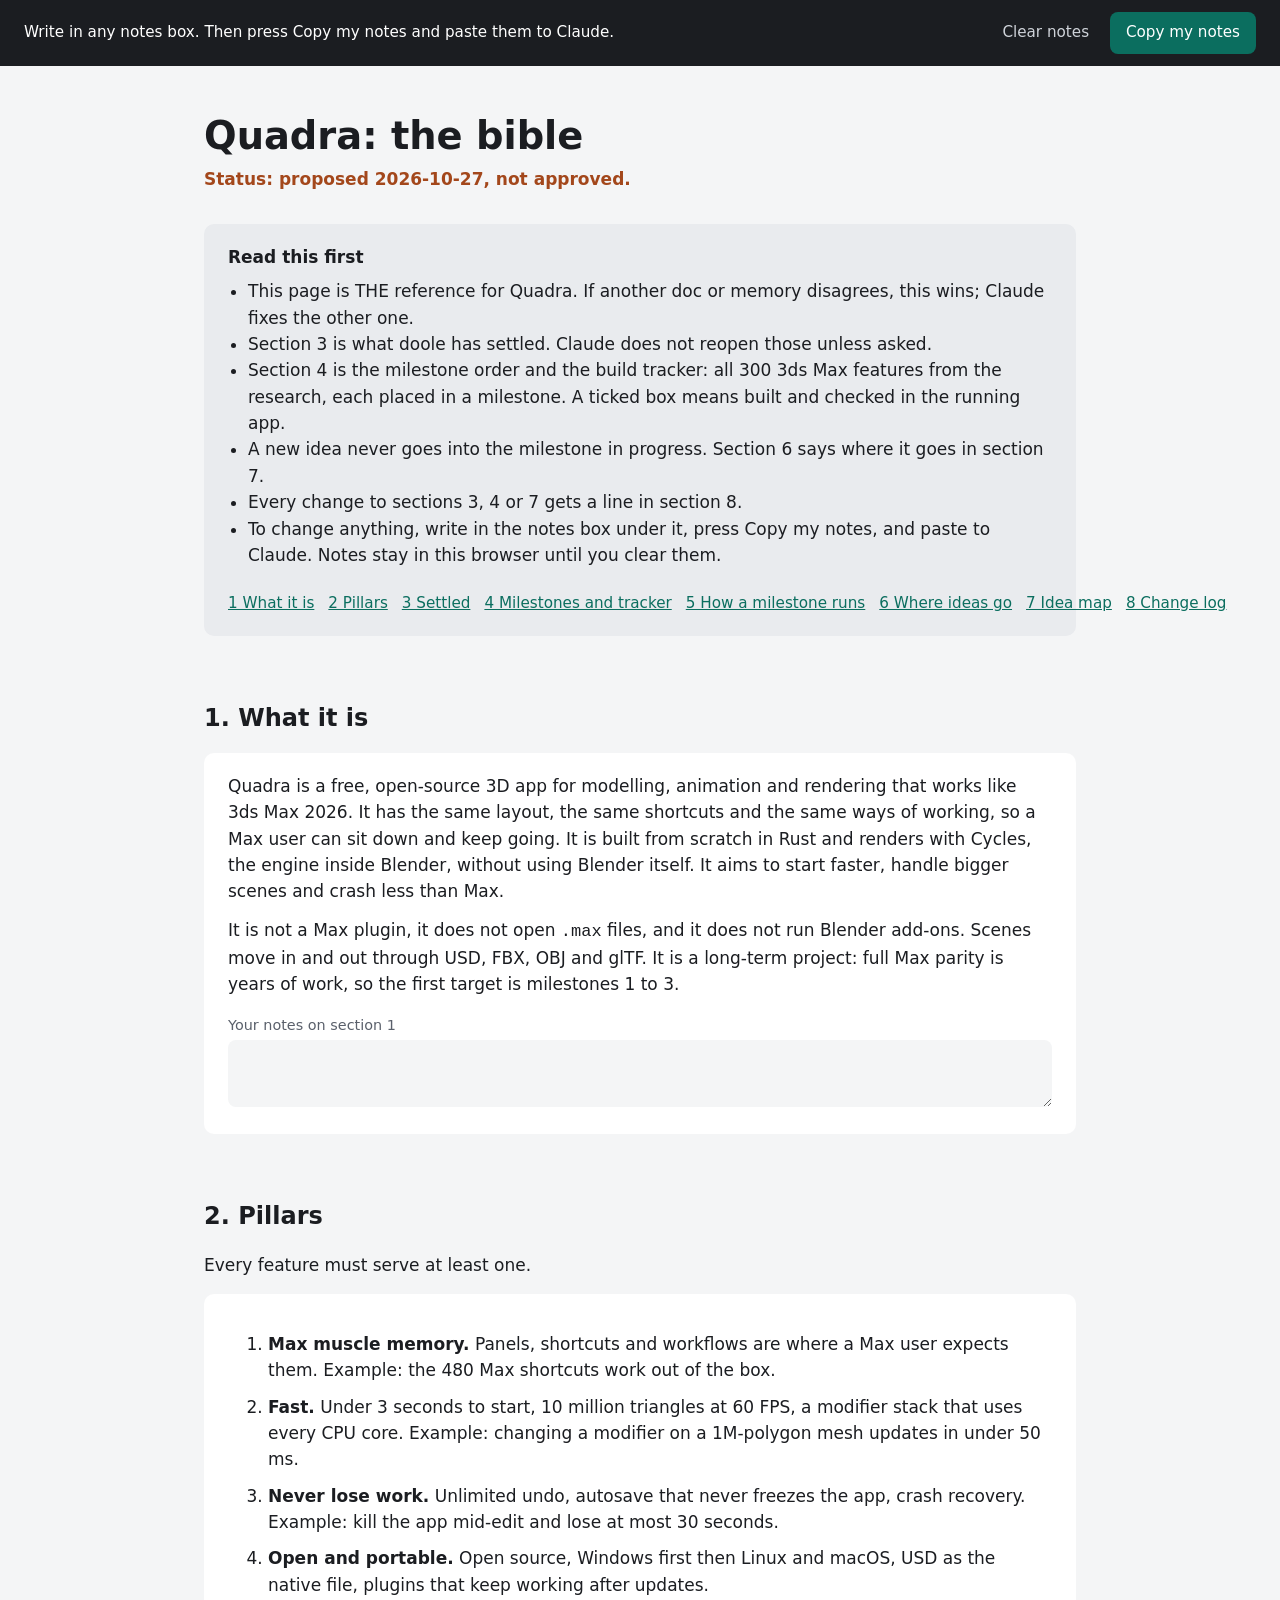
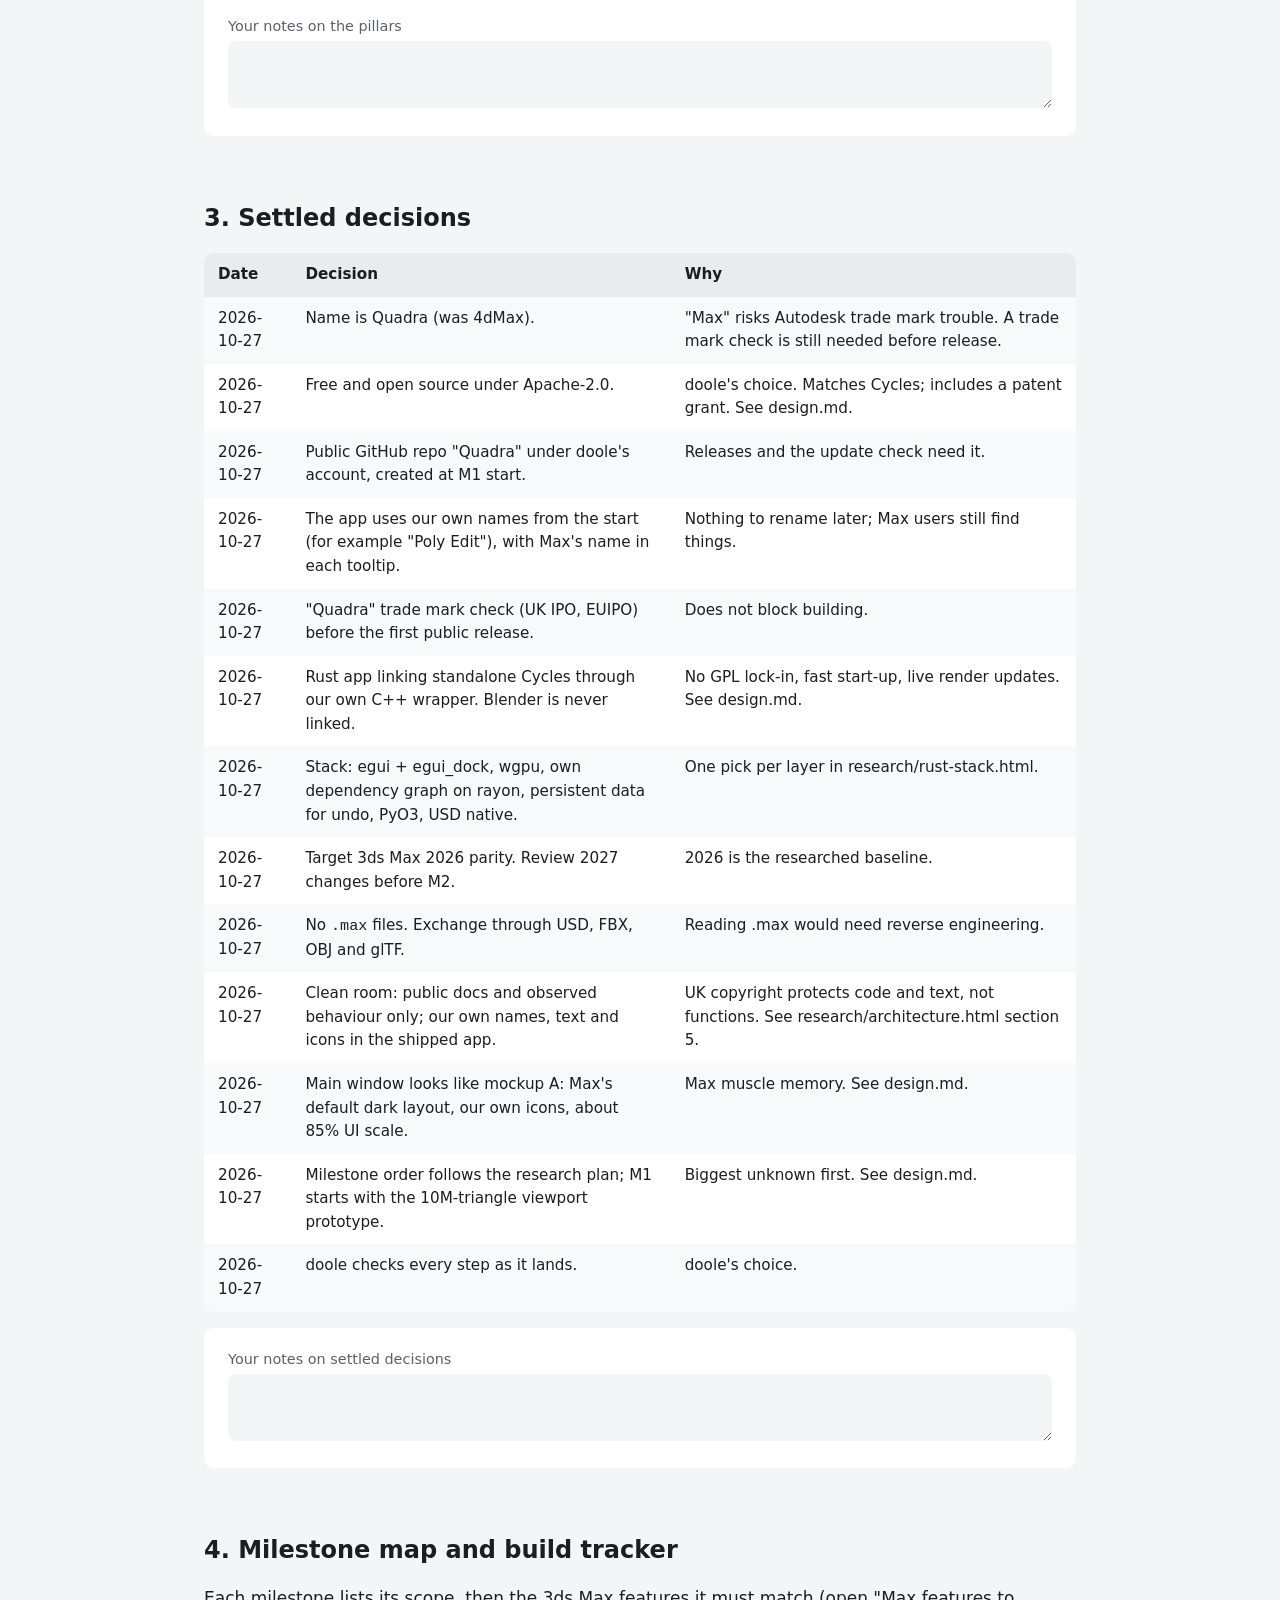
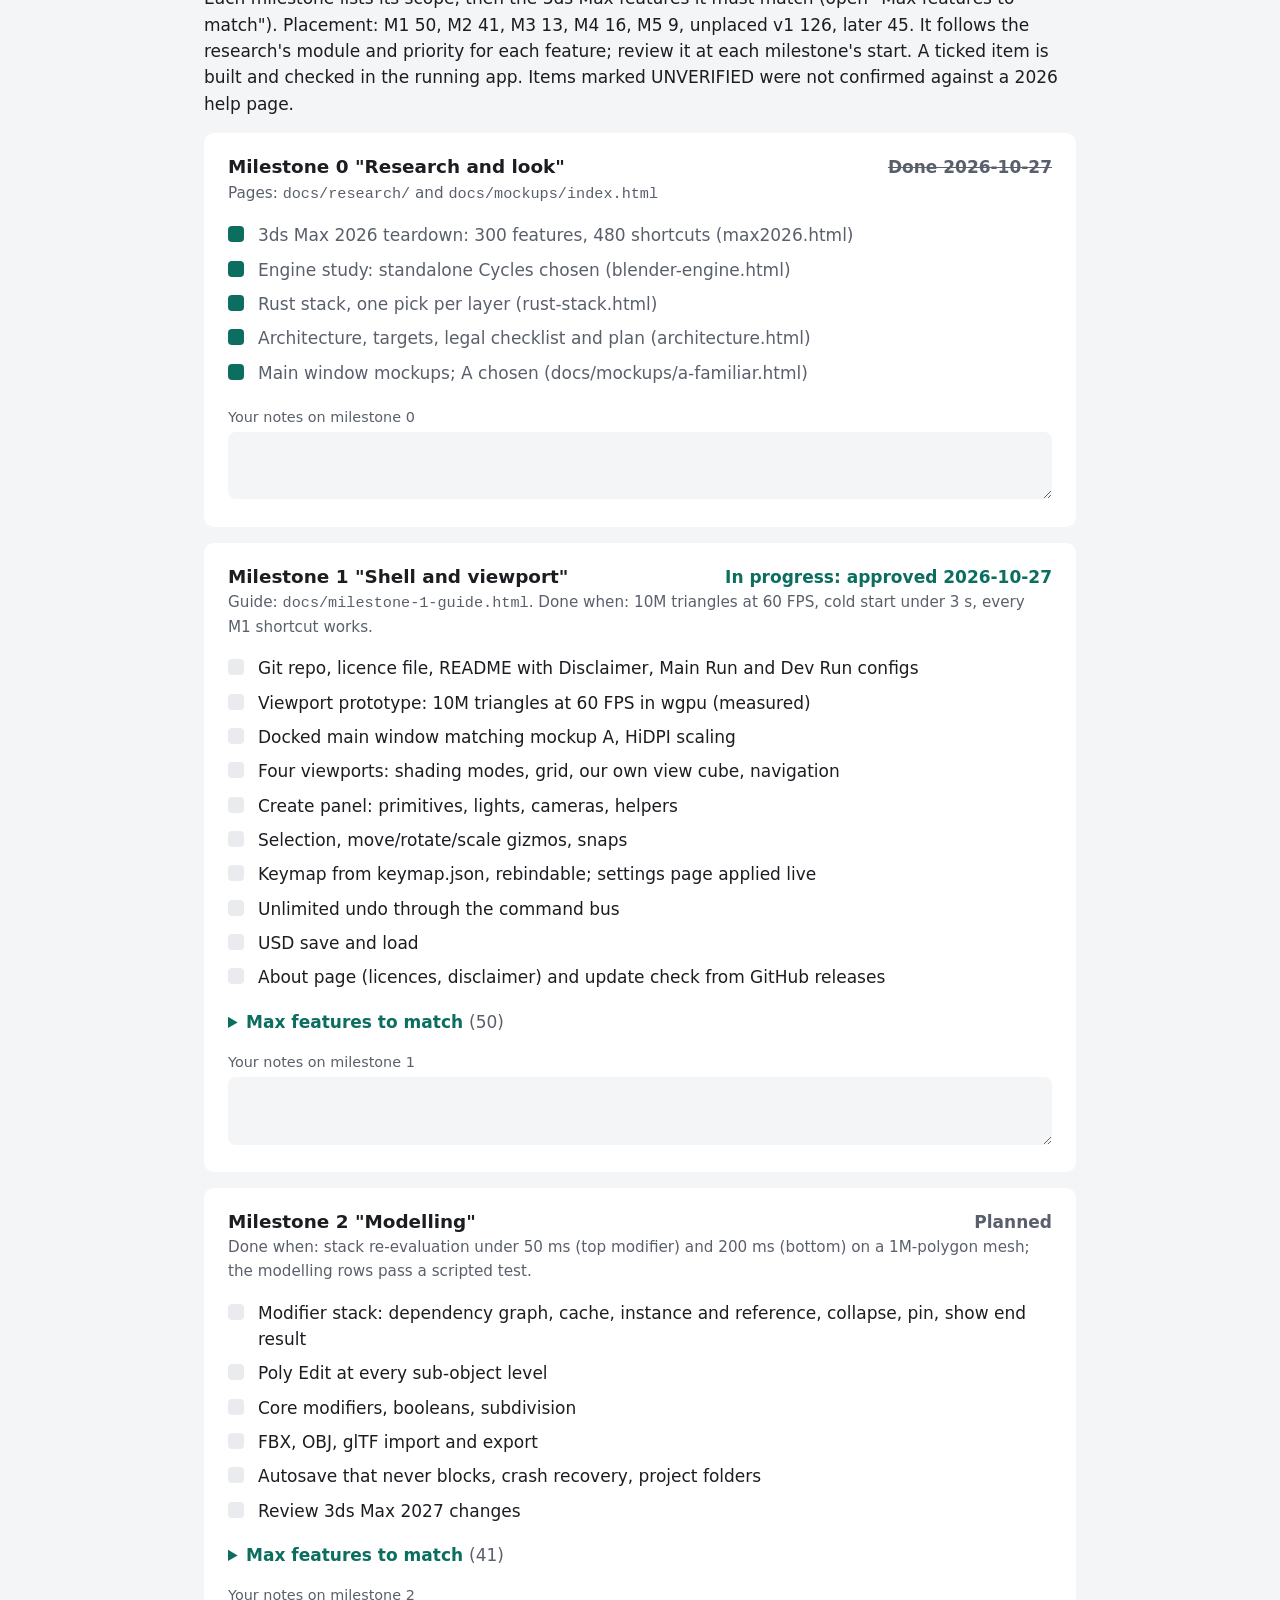
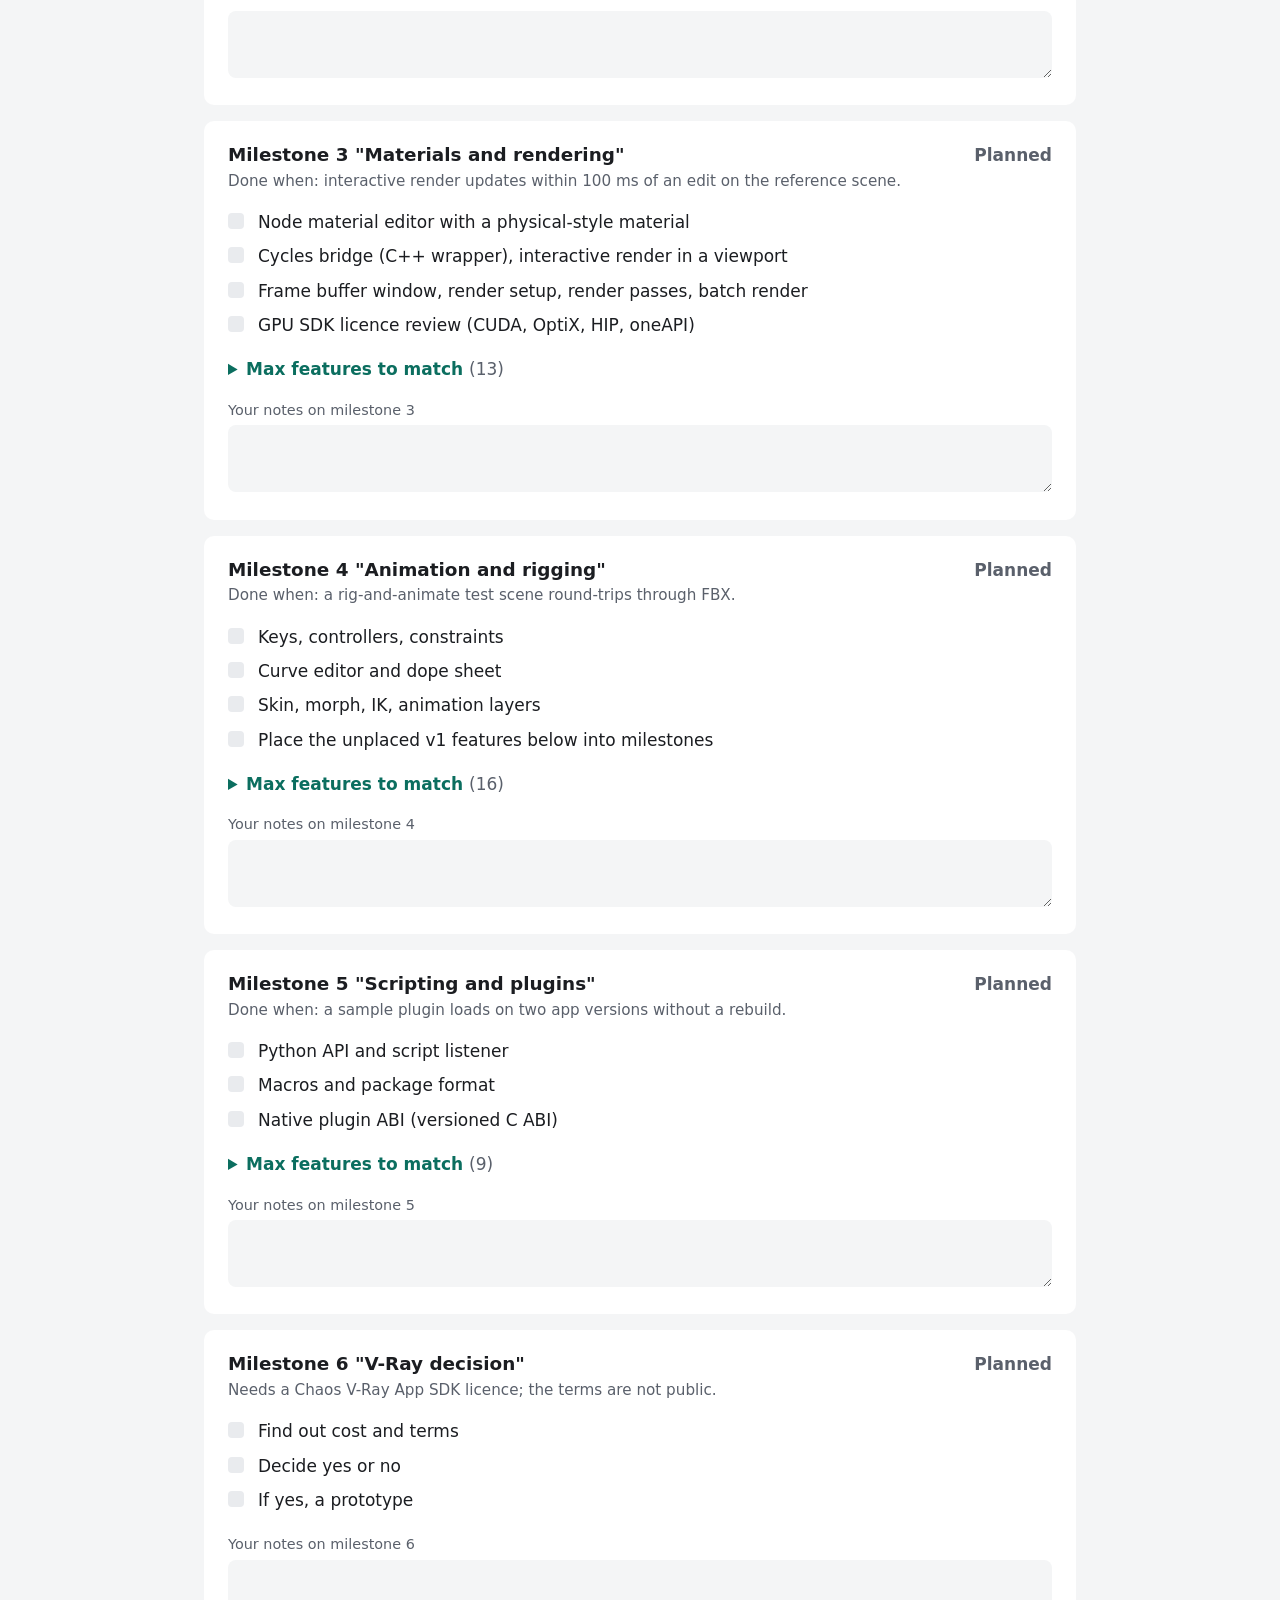
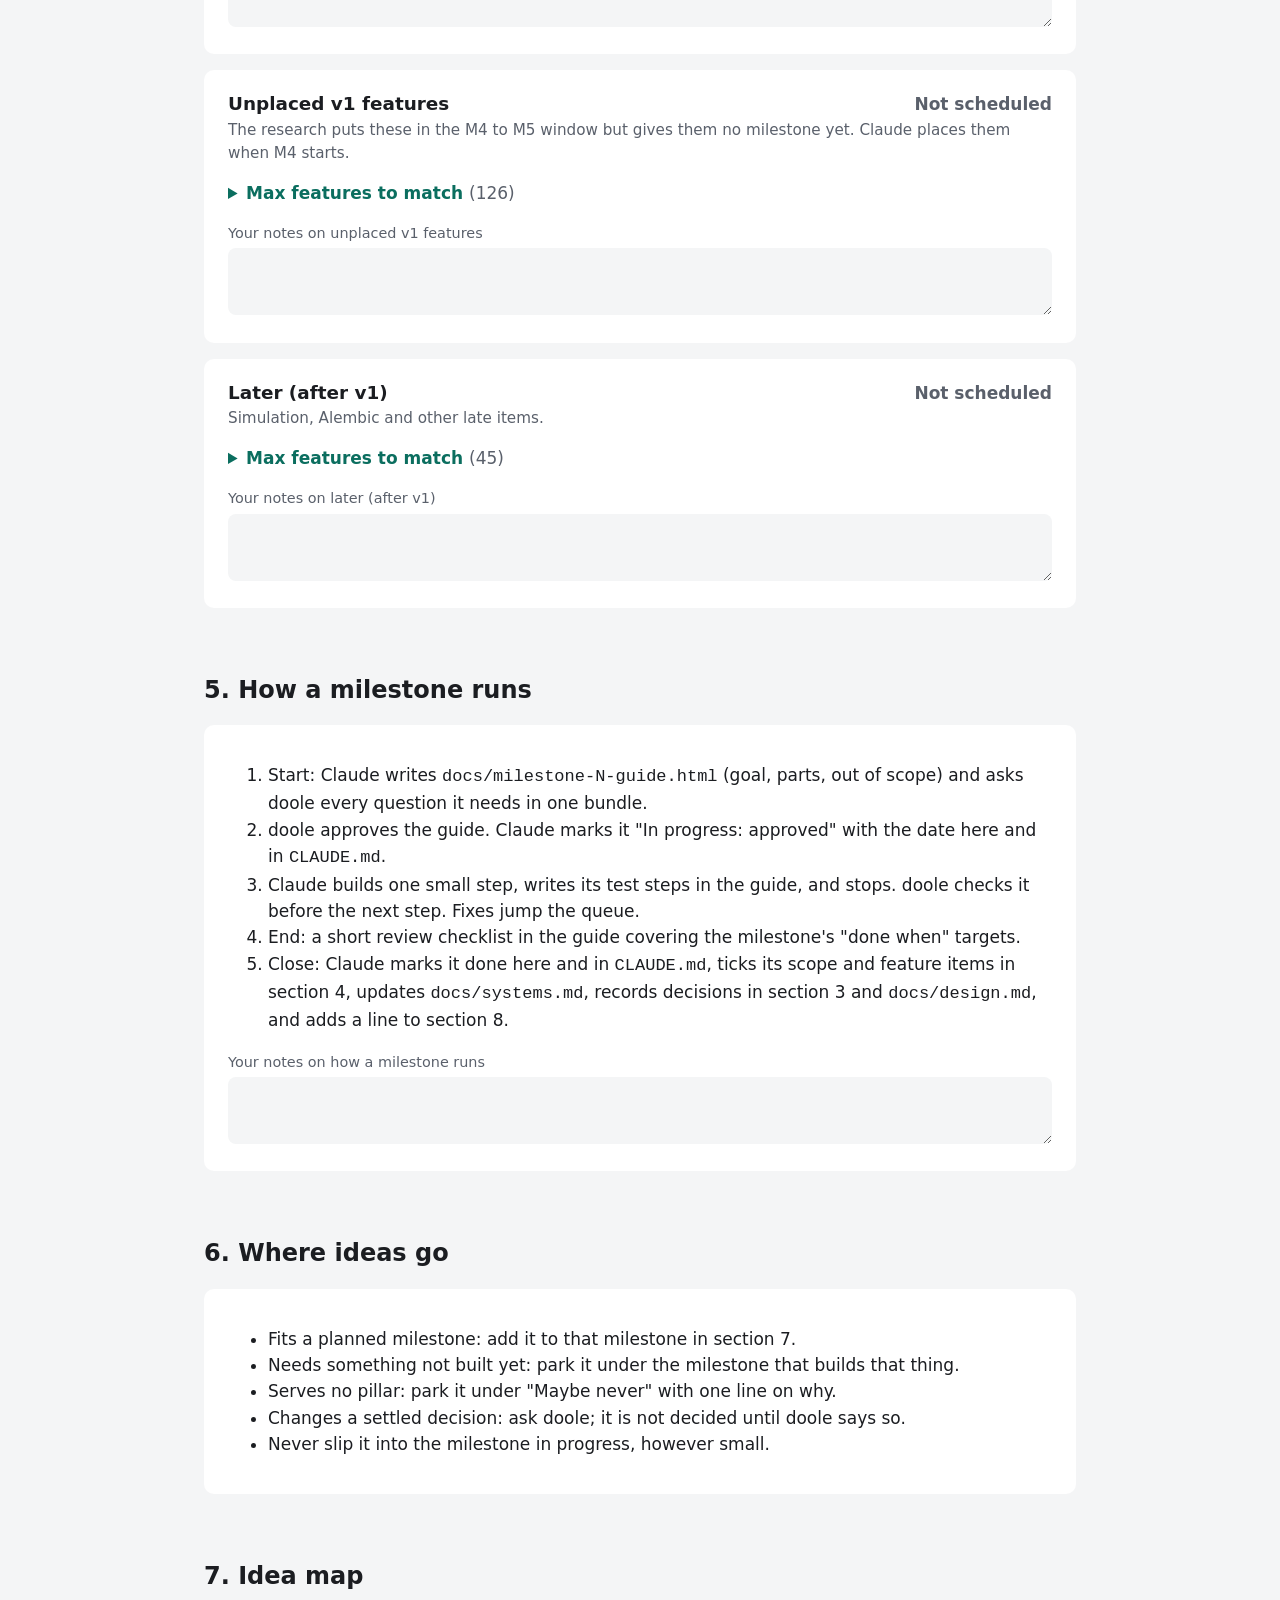
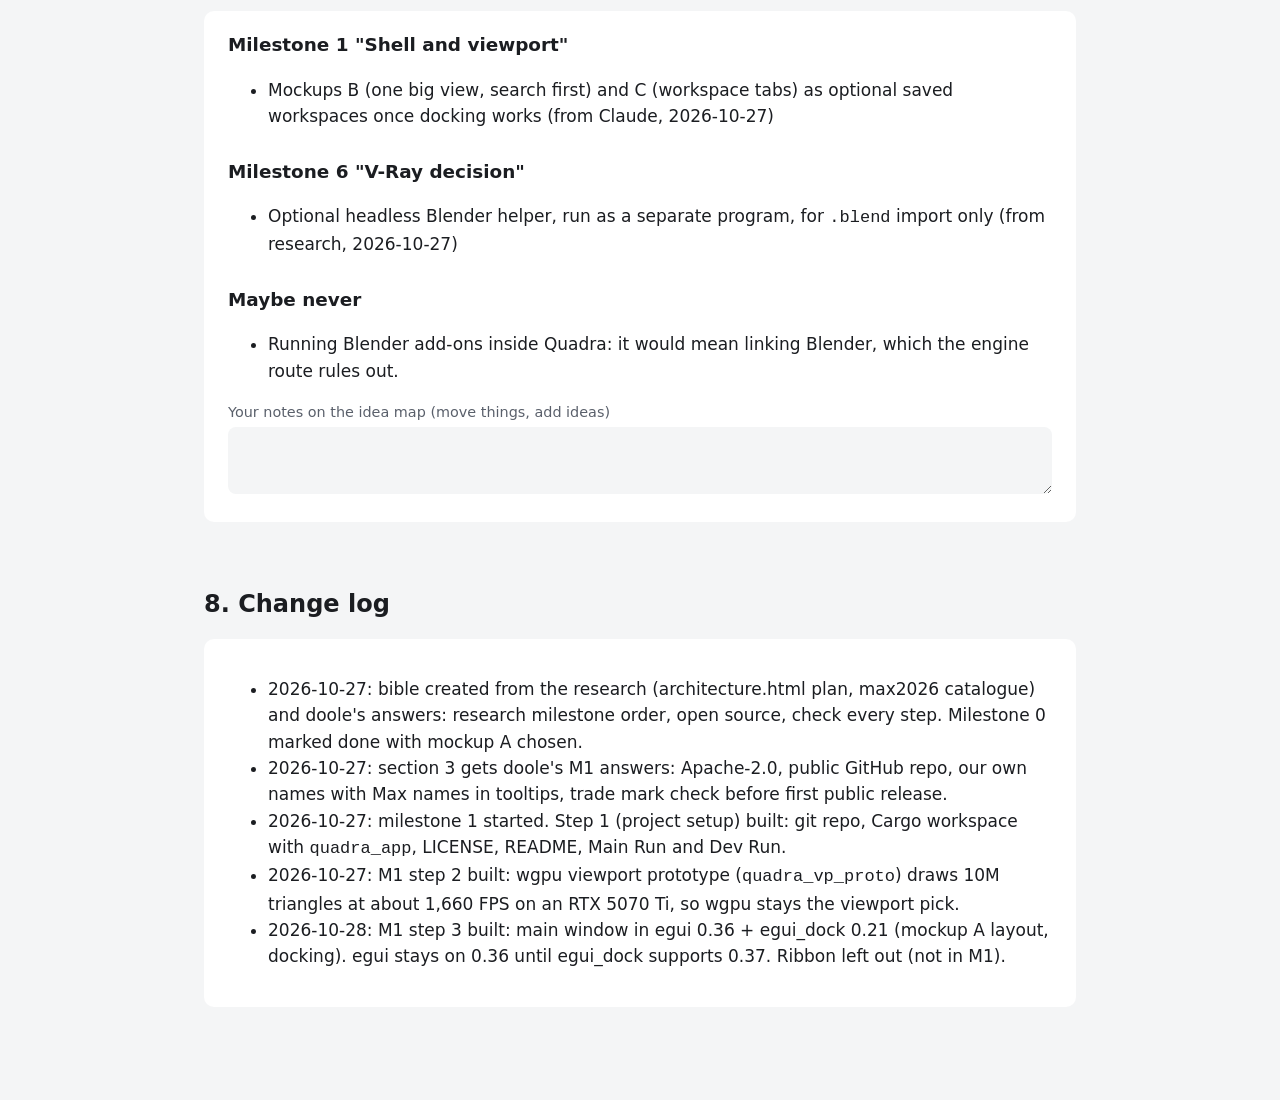
==== commit 1e7465c7: "M1 step 3: main window in egui with docking (mockup A layout)" ====
--- a/docs/bible.html
+++ b/docs/bible.html
@@ -224,6 +224,7 @@
     <li>2026-10-27: section 3 gets doole's M1 answers: Apache-2.0, public GitHub repo, our own names with Max names in tooltips, trade mark check before first public release.</li>
     <li>2026-10-27: milestone 1 started. Step 1 (project setup) built: git repo, Cargo workspace with <code>quadra_app</code>, LICENSE, README, Main Run and Dev Run.</li>
     <li>2026-10-27: M1 step 2 built: wgpu viewport prototype (<code>quadra_vp_proto</code>) draws 10M triangles at about 1,660 FPS on an RTX 5070 Ti, so wgpu stays the viewport pick.</li>
+    <li>2026-10-28: M1 step 3 built: main window in egui 0.36 + egui_dock 0.21 (mockup A layout, docking). egui stays on 0.36 until egui_dock supports 0.37. Ribbon left out (not in M1).</li>
   </ul>
 </div>
 </main>
